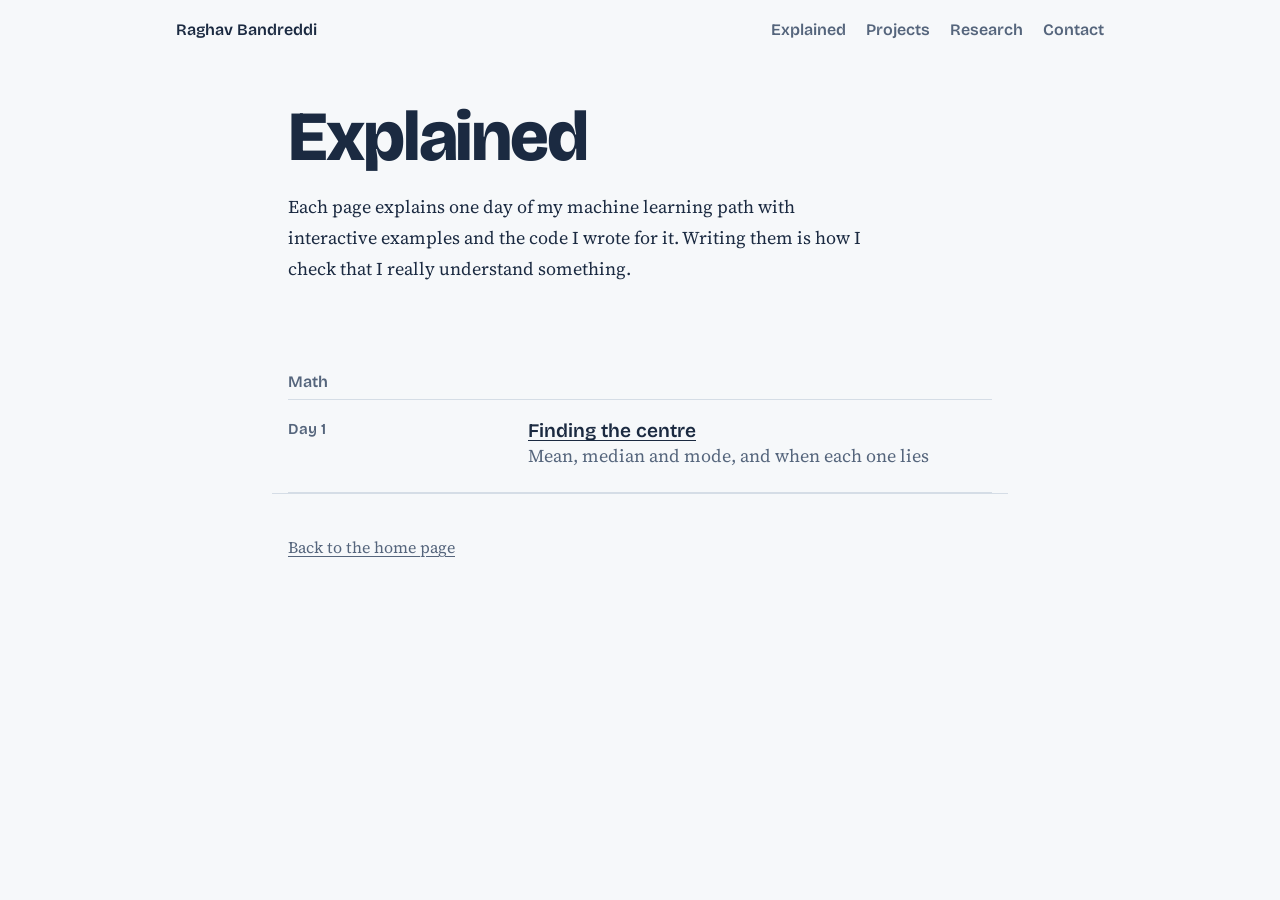
==== learn/index.html @ f2873c38 "New portfolio site" ====
<!doctype html>
<html lang="en">
<head>
<meta charset="utf-8">
<meta name="viewport" content="width=device-width, initial-scale=1">
<title>Explained</title>
<meta name="description" content="Interactive explanations of machine learning maths and code, written while learning ML from scratch.">
<link rel="preconnect" href="https://fonts.googleapis.com">
<link rel="preconnect" href="https://fonts.gstatic.com" crossorigin>
<link href="https://fonts.googleapis.com/css2?family=Bricolage+Grotesque:opsz,wght@12..96,400;12..96,600;12..96,800&family=Source+Serif+4:ital,opsz,wght@0,8..60,400;0,8..60,600;1,8..60,400&display=swap" rel="stylesheet">
<link rel="stylesheet" href="../assets/site.css">
<style>
.intro{padding:2.5rem 0 2rem}
.intro h1{font-size:clamp(2.6rem,8vw,4.4rem);font-weight:800;letter-spacing:-.03em;margin:0 0 1rem}
.phase-title{font:600 1rem var(--display);color:var(--soft);margin:2.5rem 0 .5rem}
.empty{color:var(--soft);font-style:italic}
</style>
</head>
<body>
<header class="wide bar">
  <a href="../">Raghav Bandreddi</a>
  <nav aria-label="Main">
    <a href="./" aria-current="page">Explained</a>
    <a href="../#projects">Projects</a>
    <a href="../#research">Research</a>
    <a href="../#contact">Contact</a>
  </nav>
</header>

<main class="wrap">
  <div class="intro">
    <h1>Explained</h1>
    <p>Each page explains one day of my machine learning path with interactive examples and the code I wrote for it. Writing them is how I check that I really understand something.</p>
  </div>
  <div id="list"></div>
</main>

<footer class="wrap"><p><a href="../">Back to the home page</a></p></footer>

<script src="../assets/data.js"></script>
<script>
(function () {
  const S = window.SITE;
  const esc = s => String(s).replace(/[&<>"]/g, c => ({"&":"&amp;","<":"&lt;",">":"&gt;",'"':"&quot;"}[c]));
  // hrefs in data.js are relative to the site root; this page sits one folder down
  const fix = h => /^https?:/.test(h) ? h : "../" + h;
  const html = S.phases.map(p => {
    const items = S.explainers.filter(e => e.day >= p.from && e.day <= p.to).sort((a, b) => a.day - b.day);
    if (!items.length) return "";
    return `<h2 class="phase-title">${esc(p.name)}</h2><ul class="rows">` +
      items.map(e => `<li><span class="meta">Day ${e.day}</span><div><h3><a href="${esc(fix(e.href))}">${esc(e.title)}</a></h3><p class="soft">${esc(e.about)}</p></div></li>`).join("") +
      `</ul>`;
  }).join("");
  document.getElementById("list").innerHTML = html || '<p class="empty">The first explanation is on its way.</p>';
})();
</script>
</body>
</html>
---- assets/site.css ----
:root{
  --paper:#F6F8FA; --panel:#FFFFFF; --ink:#1B2A41; --soft:#55657C; --rule:#D5DDE6;
  --accent:#0F7C80; --accent-soft:#D3EBEB; --done:#1B2A41; --todo-bg:#FFF4D6; --todo-ink:#7A5600;
  --display:"Bricolage Grotesque",system-ui,sans-serif;
  --body:"Source Serif 4",Georgia,serif;
}
@media (prefers-color-scheme:dark){
  :root{
    --paper:#111821; --panel:#18222E; --ink:#E6EDF5; --soft:#9FB0C4; --rule:#2C3A4B;
    --accent:#3CC2C6; --accent-soft:#16393D; --done:#C9D6E4; --todo-bg:#3A2F10; --todo-ink:#F0C866;
  }
}
*{box-sizing:border-box}
html{-webkit-text-size-adjust:100%}
body{margin:0;background:var(--paper);color:var(--ink);font:400 1.125rem/1.7 var(--body)}
a{color:inherit;text-underline-offset:3px;text-decoration-thickness:1px}
a:hover{color:var(--accent)}
:focus-visible{outline:3px solid var(--accent);outline-offset:2px;border-radius:4px}
.wrap{max-width:46rem;margin-left:auto;margin-right:auto;padding-left:1rem;padding-right:1rem}
.wide{max-width:60rem;margin-left:auto;margin-right:auto;padding-left:1rem;padding-right:1rem}
h1,h2,h3{font-family:var(--display);line-height:1.1;margin:0}
h2{font-size:clamp(1.6rem,4vw,2.1rem);font-weight:800;letter-spacing:-.01em;margin:0 0 1rem}
h3{font-size:1.2rem;font-weight:600}
p{margin:0 0 1rem;max-width:66ch}
.soft{color:var(--soft)}

/* top bar */
.bar{display:flex;justify-content:space-between;align-items:center;gap:1rem;padding-top:1.25rem;padding-bottom:1.25rem;font:600 1rem var(--display)}
.bar a{text-decoration:none}
.bar nav{display:flex;gap:1.25rem;flex-wrap:wrap}
.bar nav a{color:var(--soft)}
.bar nav a:hover{color:var(--accent)}

/* sections */
section{padding:3.5rem 0;border-top:1px solid var(--rule)}

/* placeholders you still need to fill in */
.todo{background:var(--todo-bg);color:var(--todo-ink);border-radius:4px;padding:0 .3em;font-style:normal}

/* buttons */
.actions{display:flex;flex-wrap:wrap;gap:.6rem;margin-top:1.5rem}
.btn{font:600 1rem var(--display);text-decoration:none;border:1.5px solid var(--rule);border-radius:999px;padding:.55rem 1.1rem;display:inline-block}
.btn:hover{border-color:var(--accent);color:var(--accent)}
.btn.primary{background:var(--ink);color:var(--paper);border-color:var(--ink)}
.btn.primary:hover{background:var(--accent);border-color:var(--accent);color:var(--paper)}

/* list rows (projects, explainers) */
.rows{list-style:none;margin:0;padding:0;border-top:1px solid var(--rule)}
.rows li{padding:1.25rem 0;border-bottom:1px solid var(--rule);display:grid;gap:.35rem}
@media (min-width:760px){.rows li{grid-template-columns:13rem 1fr;column-gap:2rem}}
.rows .meta{font:600 .95rem var(--display);color:var(--soft)}
.rows .links{display:flex;flex-wrap:wrap;gap:1rem;font:600 .95rem var(--display);margin-top:.25rem}
.rows p{margin:0}

footer{padding-top:2.5rem;padding-bottom:3rem;border-top:1px solid var(--rule);color:var(--soft);font-size:1rem}
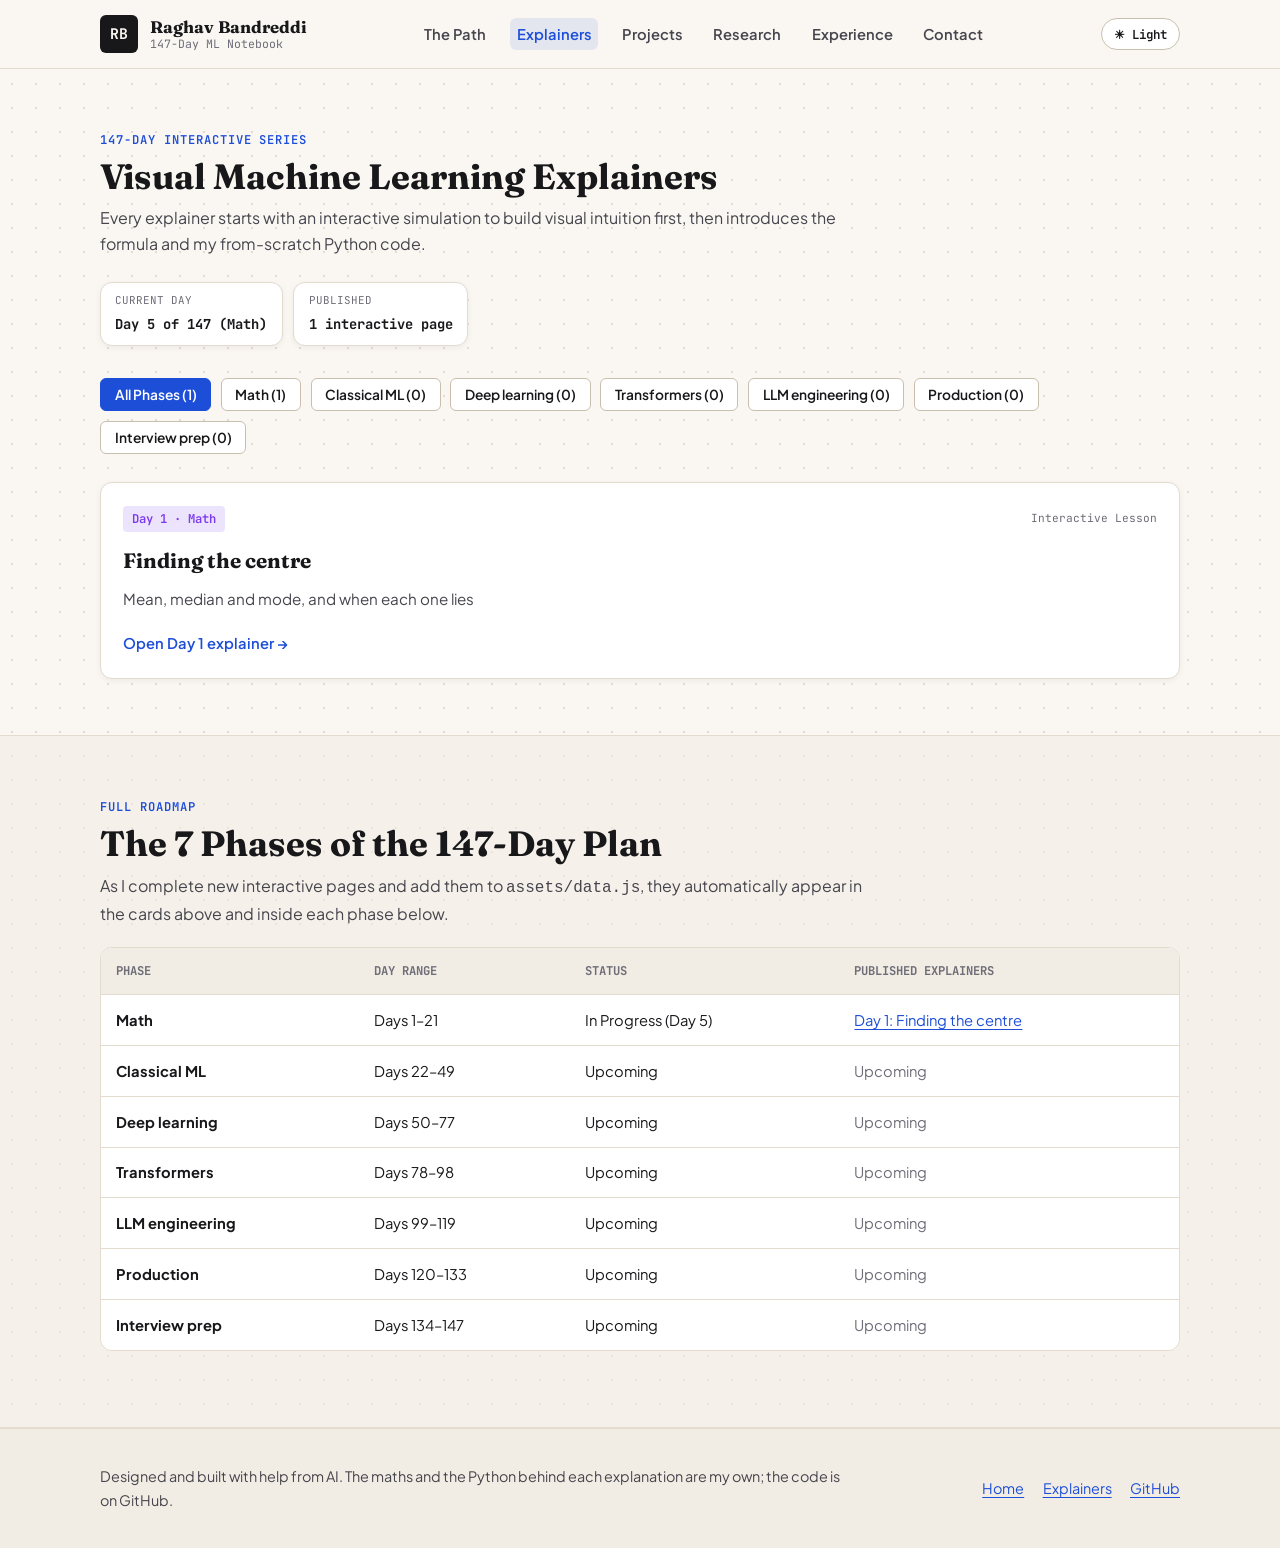
==== commit eaf96bea: "New portfolio site (Gemini design)" ====
--- a/learn/index.html
+++ b/learn/index.html
@@ -1,58 +1,362 @@
-<!doctype html>
-<html lang="en">
+<!DOCTYPE html>
+<html lang="en" data-theme="light">
 <head>
-<meta charset="utf-8">
-<meta name="viewport" content="width=device-width, initial-scale=1">
-<title>Explained</title>
-<meta name="description" content="Interactive explanations of machine learning maths and code, written while learning ML from scratch.">
-<link rel="preconnect" href="https://fonts.googleapis.com">
-<link rel="preconnect" href="https://fonts.gstatic.com" crossorigin>
-<link href="https://fonts.googleapis.com/css2?family=Bricolage+Grotesque:opsz,wght@12..96,400;12..96,600;12..96,800&family=Source+Serif+4:ital,opsz,wght@0,8..60,400;0,8..60,600;1,8..60,400&display=swap" rel="stylesheet">
-<link rel="stylesheet" href="../assets/site.css">
-<style>
-.intro{padding:2.5rem 0 2rem}
-.intro h1{font-size:clamp(2.6rem,8vw,4.4rem);font-weight:800;letter-spacing:-.03em;margin:0 0 1rem}
-.phase-title{font:600 1rem var(--display);color:var(--soft);margin:2.5rem 0 .5rem}
-.empty{color:var(--soft);font-style:italic}
-</style>
+  <meta charset="UTF-8" />
+  <meta name="viewport" content="width=device-width, initial-scale=1.0" />
+  <title>Interactive ML Explainers — Raghav Bandreddi</title>
+  <meta name="description" content="All interactive visual explanations from Raghav Bandreddi's 147-day first-principles machine learning path." />
+  <link rel="preconnect" href="https://fonts.googleapis.com" />
+  <link rel="preconnect" href="https://fonts.gstatic.com" crossorigin />
+  <link href="https://fonts.googleapis.com/css2?family=Fraunces:ital,opsz,wght@0,9..144,500;0,9..144,700;1,9..144,400&amp;family=JetBrains+Mono:wght@400;500;600&amp;family=Plus+Jakarta+Sans:wght@400;500;600;700&amp;display=swap" rel="stylesheet" />
+  <link rel="stylesheet" href="../assets/style.css" />
+  <script>
+    (function () {
+      try {
+        var saved = localStorage.getItem("raghav-theme");
+        var prefersDark = window.matchMedia && window.matchMedia("(prefers-color-scheme: dark)").matches;
+        var theme = saved || (prefersDark ? "dark" : "light");
+        document.documentElement.setAttribute("data-theme", theme);
+      } catch (e) {}
+    })();
+  </script>
 </head>
 <body>
-<header class="wide bar">
-  <a href="../">Raghav Bandreddi</a>
-  <nav aria-label="Main">
-    <a href="./" aria-current="page">Explained</a>
-    <a href="../#projects">Projects</a>
-    <a href="../#research">Research</a>
-    <a href="../#contact">Contact</a>
-  </nav>
-</header>
-
-<main class="wrap">
-  <div class="intro">
-    <h1>Explained</h1>
-    <p>Each page explains one day of my machine learning path with interactive examples and the code I wrote for it. Writing them is how I check that I really understand something.</p>
-  </div>
-  <div id="list"></div>
-</main>
-
-<footer class="wrap"><p><a href="../">Back to the home page</a></p></footer>
-
-<script src="../assets/data.js"></script>
-<script>
-(function () {
-  const S = window.SITE;
-  const esc = s => String(s).replace(/[&<>"]/g, c => ({"&":"&amp;","<":"&lt;",">":"&gt;",'"':"&quot;"}[c]));
-  // hrefs in data.js are relative to the site root; this page sits one folder down
-  const fix = h => /^https?:/.test(h) ? h : "../" + h;
-  const html = S.phases.map(p => {
-    const items = S.explainers.filter(e => e.day >= p.from && e.day <= p.to).sort((a, b) => a.day - b.day);
-    if (!items.length) return "";
-    return `<h2 class="phase-title">${esc(p.name)}</h2><ul class="rows">` +
-      items.map(e => `<li><span class="meta">Day ${e.day}</span><div><h3><a href="${esc(fix(e.href))}">${esc(e.title)}</a></h3><p class="soft">${esc(e.about)}</p></div></li>`).join("") +
-      `</ul>`;
-  }).join("");
-  document.getElementById("list").innerHTML = html || '<p class="empty">The first explanation is on its way.</p>';
-})();
-</script>
+  <a class="skip-link" href="#main-content">Skip to main content</a>
+
+  <header class="site-header">
+    <div class="container header-inner">
+      <a href="../index.html" class="brand" aria-label="Raghav Bandreddi home">
+        <span class="brand-mark" aria-hidden="true">RB</span>
+        <span class="brand-text">
+          <span class="brand-name">Raghav Bandreddi</span>
+          <span class="brand-sub">147-Day ML Notebook</span>
+        </span>
+      </a>
+
+      <nav class="site-nav" aria-label="Primary navigation">
+        <a href="../index.html#the-path">The Path</a>
+        <a href="index.html" aria-current="page">Explainers</a>
+        <a href="../index.html#projects">Projects</a>
+        <a href="../index.html#research">Research</a>
+        <a href="../index.html#experience">Experience</a>
+        <a href="../index.html#contact">Contact</a>
+      </nav>
+
+      <div class="header-actions">
+        <button type="button" id="theme-toggle" class="theme-toggle" aria-label="Toggle dark mode">
+          <span class="theme-icon theme-icon-sun" aria-hidden="true">☀</span>
+          <span class="theme-icon theme-icon-moon" aria-hidden="true">☾</span>
+          <span class="theme-label" id="theme-label">Theme</span>
+        </button>
+      </div>
+    </div>
+  </header>
+
+  <main id="main-content">
+    <section class="section">
+      <div class="container">
+        <div class="section-header-row">
+          <div>
+            <span class="section-kicker">147-Day Interactive Series</span>
+            <h1 class="section-title">Visual Machine Learning Explainers</h1>
+            <p class="section-subtitle">
+              Every explainer starts with an interactive simulation to build visual intuition first, then introduces the formula and my from-scratch Python code.
+            </p>
+          </div>
+          <div id="learn-summary-badge" class="path-live-stats"></div>
+        </div>
+
+        <!-- Phase Filter Bar -->
+        <div id="phase-filter-bar" class="stage-controls" role="group" aria-label="Filter explainers by phase" style="margin-bottom: 1.75rem;">
+          <!-- Populated from window.SITE.phases -->
+        </div>
+
+        <!-- All Explainers List -->
+        <div id="all-explainers-list" class="explainers-grid">
+          <!-- Populated from window.SITE.explainers -->
+        </div>
+      </div>
+    </section>
+
+    <!-- Curriculum Overview Table -->
+    <section class="section section-alt">
+      <div class="container">
+        <span class="section-kicker">Full Roadmap</span>
+        <h2 class="section-title">The 7 Phases of the 147-Day Plan</h2>
+        <p class="section-subtitle">
+          As I complete new interactive pages and add them to <code>assets/data.js</code>, they automatically appear in the cards above and inside each phase below.
+        </p>
+
+        <div class="table-scroll">
+          <table class="data-table">
+            <thead>
+              <tr>
+                <th>Phase</th>
+                <th>Day Range</th>
+                <th>Status</th>
+                <th>Published Explainers</th>
+              </tr>
+            </thead>
+            <tbody id="phases-roadmap-tbody">
+              <!-- Populated from window.SITE -->
+            </tbody>
+          </table>
+        </div>
+      </div>
+    </section>
+  </main>
+
+  <footer class="site-footer">
+    <div class="container footer-inner">
+      <p class="footer-honesty">
+        Designed and built with help from AI. The maths and the Python behind each explanation are my own; the code is on GitHub.
+      </p>
+      <div class="footer-links">
+        <a href="../index.html">Home</a>
+        <a href="index.html">Explainers</a>
+        <a href="https://github.com/RaGHaV-186" target="_blank" rel="noopener noreferrer">GitHub</a>
+      </div>
+    </div>
+  </footer>
+
+  <script src="../assets/data.js"></script>
+  <script>
+    (function () {
+      "use strict";
+
+      // Theme toggle
+      var toggleBtn = document.getElementById("theme-toggle");
+      var themeLabel = document.getElementById("theme-label");
+
+      function updateThemeButton(theme) {
+        if (themeLabel) themeLabel.textContent = theme === "dark" ? "Dark" : "Light";
+      }
+
+      updateThemeButton(document.documentElement.getAttribute("data-theme") || "light");
+
+      if (toggleBtn) {
+        toggleBtn.addEventListener("click", function () {
+          var now = document.documentElement.getAttribute("data-theme") === "dark" ? "light" : "dark";
+          document.documentElement.setAttribute("data-theme", now);
+          try {
+            localStorage.setItem("raghav-theme", now);
+          } catch (e) {}
+          updateThemeButton(now);
+        });
+      }
+
+      var site = window.SITE;
+      if (!site) return;
+
+      // Relative path fixer so links in data.js like "learn/day01-..." work from inside /learn/
+      function resolveFromLearnDir(href) {
+        if (!href) return "#";
+        if (href.indexOf("http://") === 0 || href.indexOf("https://") === 0) return href;
+        if (href.indexOf("learn/") === 0) {
+          return href.slice("learn/".length);
+        }
+        if (href.indexOf("./learn/") === 0) {
+          return href.slice("./learn/".length);
+        }
+        return "../" + href;
+      }
+
+      function escapeHtml(str) {
+        return String(str)
+          .replace(/&/g, "&amp;")
+          .replace(/</g, "&lt;")
+          .replace(/>/g, "&gt;")
+          .replace(/"/g, "&quot;");
+      }
+
+      function getPhaseForDay(day) {
+        return (
+          (site.phases || []).find(function (p) {
+            return day >= p.from && day <= p.to;
+          }) || { name: "ML Path", from: 1, to: 147 }
+        );
+      }
+
+      var summaryBadge = document.getElementById("learn-summary-badge");
+      if (summaryBadge) {
+        var currentPhase = getPhaseForDay(site.currentDay);
+        summaryBadge.innerHTML =
+          '<div class="stat-pill">' +
+          '<span class="stat-pill-label">Current Day</span>' +
+          '<strong class="stat-pill-value">Day ' +
+          escapeHtml(site.currentDay) +
+          " of " +
+          escapeHtml(site.totalDays) +
+          " (" +
+          escapeHtml(currentPhase.name) +
+          ")</strong>" +
+          "</div>" +
+          '<div class="stat-pill">' +
+          '<span class="stat-pill-label">Published</span>' +
+          '<strong class="stat-pill-value">' +
+          escapeHtml((site.explainers || []).length) +
+          " interactive " +
+          ((site.explainers || []).length === 1 ? "page" : "pages") +
+          "</strong>" +
+          "</div>";
+      }
+
+      var activeFilter = "ALL";
+      var filterBar = document.getElementById("phase-filter-bar");
+      var listContainer = document.getElementById("all-explainers-list");
+
+      function renderExplainers() {
+        if (!listContainer) return;
+        var items = (site.explainers || []).slice().sort(function (a, b) {
+          return a.day - b.day;
+        });
+
+        var filtered = items.filter(function (item) {
+          if (activeFilter === "ALL") return true;
+          var p = getPhaseForDay(item.day);
+          return p.name === activeFilter;
+        });
+
+        if (filtered.length === 0) {
+          listContainer.innerHTML =
+            '<div class="interactive-stage" style="grid-column: 1 / -1; text-align: center;">' +
+            "<p>No explainers published in the <strong>" +
+            escapeHtml(activeFilter) +
+            "</strong> phase yet — currently on Day " +
+            escapeHtml(site.currentDay) +
+            " of " +
+            escapeHtml(site.totalDays) +
+            ".</p>" +
+            "</div>";
+          return;
+        }
+
+        listContainer.innerHTML = filtered
+          .map(function (item) {
+            var phase = getPhaseForDay(item.day);
+            var resolvedHref = resolveFromLearnDir(item.href);
+            return (
+              '<article class="explainer-card">' +
+              '<div class="explainer-card-top">' +
+              '<span class="explainer-day-pill">Day ' +
+              escapeHtml(item.day) +
+              " · " +
+              escapeHtml(phase.name) +
+              "</span>" +
+              '<span class="explainer-interactive-badge">Interactive Lesson</span>' +
+              "</div>" +
+              '<h2 class="explainer-card-title"><a href="' +
+              escapeHtml(resolvedHref) +
+              '">' +
+              escapeHtml(item.title) +
+              "</a></h2>" +
+              '<p class="explainer-card-desc">' +
+              escapeHtml(item.about) +
+              "</p>" +
+              '<div class="explainer-card-footer">' +
+              '<a class="explainer-read-link" href="' +
+              escapeHtml(resolvedHref) +
+              '">Open Day ' +
+              escapeHtml(item.day) +
+              ' explainer <span aria-hidden="true">→</span></a>' +
+              "</div>" +
+              "</article>"
+            );
+          })
+          .join("");
+      }
+
+      if (filterBar && site.phases) {
+        var allBtn = document.createElement("button");
+        allBtn.type = "button";
+        allBtn.className = "predict-btn selected";
+        allBtn.textContent = "All Phases (" + (site.explainers || []).length + ")";
+        allBtn.addEventListener("click", function () {
+          activeFilter = "ALL";
+          Array.prototype.forEach.call(filterBar.querySelectorAll("button"), function (b) {
+            b.classList.remove("selected");
+          });
+          allBtn.classList.add("selected");
+          renderExplainers();
+        });
+        filterBar.appendChild(allBtn);
+
+        site.phases.forEach(function (phase) {
+          var count = (site.explainers || []).filter(function (e) {
+            return e.day >= phase.from && e.day <= phase.to;
+          }).length;
+          var btn = document.createElement("button");
+          btn.type = "button";
+          btn.className = "predict-btn";
+          btn.textContent = phase.name + " (" + count + ")";
+          btn.addEventListener("click", function () {
+            activeFilter = phase.name;
+            Array.prototype.forEach.call(filterBar.querySelectorAll("button"), function (b) {
+              b.classList.remove("selected");
+            });
+            btn.classList.add("selected");
+            renderExplainers();
+          });
+          filterBar.appendChild(btn);
+        });
+      }
+
+      renderExplainers();
+
+      // Render curriculum overview table
+      var tbody = document.getElementById("phases-roadmap-tbody");
+      if (tbody && site.phases) {
+        tbody.innerHTML = site.phases
+          .map(function (phase) {
+            var phaseExplainers = (site.explainers || []).filter(function (e) {
+              return e.day >= phase.from && e.day <= phase.to;
+            });
+            var status =
+              site.currentDay > phase.to
+                ? "Completed"
+                : site.currentDay >= phase.from
+                ? "In Progress (Day " + site.currentDay + ")"
+                : "Upcoming";
+
+            var linksHtml =
+              phaseExplainers.length > 0
+                ? phaseExplainers
+                    .map(function (e) {
+                      return (
+                        '<a href="' +
+                        escapeHtml(resolveFromLearnDir(e.href)) +
+                        '">Day ' +
+                        escapeHtml(e.day) +
+                        ": " +
+                        escapeHtml(e.title) +
+                        "</a>"
+                      );
+                    })
+                    .join(", ")
+                : '<span style="color: var(--text-muted);">Upcoming</span>';
+
+            return (
+              "<tr>" +
+              "<td><strong>" +
+              escapeHtml(phase.name) +
+              "</strong></td>" +
+              "<td>Days " +
+              escapeHtml(phase.from) +
+              "–" +
+              escapeHtml(phase.to) +
+              "</td>" +
+              "<td>" +
+              escapeHtml(status) +
+              "</td>" +
+              "<td>" +
+              linksHtml +
+              "</td>" +
+              "</tr>"
+            );
+          })
+          .join("");
+      }
+    })();
+  </script>
 </body>
 </html>
--- a/assets/style.css
+++ b/assets/style.css
@@ -0,0 +1,1514 @@
+/* ==========================================================================
+   Raghav Bandreddi — Personal Portfolio & Interactive ML Explainer Studio
+   Shared Stylesheet (assets/style.css)
+   ========================================================================== */
+
+:root {
+  /* Light Theme — Warm Tactile Mathematical Notebook */
+  --bg-primary: #faf7f2;
+  --bg-secondary: #f2ede4;
+  --bg-surface: #ffffff;
+  --bg-elevated: #fcfaf7;
+  --bg-code: #18181b;
+
+  --text-primary: #18181b;
+  --text-secondary: #46454d;
+  --text-muted: #6e6d78;
+  --text-on-dark: #f4f4f6;
+
+  --border-subtle: #e2dbce;
+  --border-strong: #c9bfae;
+
+  --accent-primary: #1d4ed8;
+  --accent-primary-hover: #1e40af;
+  --accent-soft: rgba(29, 78, 216, 0.1);
+
+  /* Fixed Concept Colors Across ALL Pages (Never change these roles) */
+  --color-mean: #e05a47;
+  --color-mean-soft: rgba(224, 90, 71, 0.14);
+  --color-median: #0d9488;
+  --color-median-soft: rgba(13, 148, 136, 0.14);
+  --color-mode: #7c3aed;
+  --color-mode-soft: rgba(124, 58, 237, 0.14);
+
+  /* Placeholder Highlight Tokens */
+  --todo-bg: #fef3c7;
+  --todo-border: #d97706;
+  --todo-text: #92400e;
+
+  /* Status & Feedback */
+  --status-green: #15803d;
+  --status-green-soft: rgba(21, 128, 61, 0.14);
+
+  /* Shadows & Radius */
+  --shadow-sm: 0 2px 6px rgba(24, 24, 27, 0.05);
+  --shadow-md: 0 10px 28px -6px rgba(24, 24, 27, 0.08);
+  --radius-sm: 6px;
+  --radius-md: 12px;
+  --radius-lg: 18px;
+
+  /* Typography */
+  --font-serif: "Fraunces", Georgia, serif;
+  --font-sans: "Plus Jakarta Sans", -apple-system, BlinkMacSystemFont, "Segoe UI", Roboto, sans-serif;
+  --font-mono: "JetBrains Mono", ui-monospace, SFMono-Regular, Menlo, Consolas, monospace;
+
+  /* Motion */
+  --ease-out: cubic-bezier(0.22, 1, 0.36, 1);
+  --transition-speed: 240ms;
+}
+
+html[data-theme="dark"] {
+  --bg-primary: #0d1117;
+  --bg-secondary: #141a23;
+  --bg-surface: #18202c;
+  --bg-elevated: #1e2837;
+  --bg-code: #090c10;
+
+  --text-primary: #ecf0f6;
+  --text-secondary: #b6c0d0;
+  --text-muted: #8492a6;
+
+  --border-subtle: #283446;
+  --border-strong: #3b4b63;
+
+  --accent-primary: #60a5fa;
+  --accent-primary-hover: #93c5fd;
+  --accent-soft: rgba(96, 165, 250, 0.15);
+
+  /* Fixed Concept Colors — tuned for high contrast on dark surfaces */
+  --color-mean: #f87171;
+  --color-mean-soft: rgba(248, 113, 113, 0.18);
+  --color-median: #2dd4bf;
+  --color-median-soft: rgba(45, 212, 191, 0.18);
+  --color-mode: #a78bfa;
+  --color-mode-soft: rgba(167, 139, 250, 0.18);
+
+  --todo-bg: rgba(245, 158, 11, 0.2);
+  --todo-border: #f59e0b;
+  --todo-text: #fde68a;
+
+  --status-green: #4ade80;
+  --status-green-soft: rgba(74, 222, 128, 0.16);
+
+  --shadow-sm: 0 2px 8px rgba(0, 0, 0, 0.35);
+  --shadow-md: 0 14px 34px -6px rgba(0, 0, 0, 0.5);
+}
+
+@media (prefers-reduced-motion: reduce) {
+  :root {
+    --transition-speed: 0ms;
+  }
+  *,
+  *::before,
+  *::after {
+    animation-duration: 0.01ms !important;
+    animation-iteration-count: 1 !important;
+    transition-duration: 0.01ms !important;
+    scroll-behavior: auto !important;
+  }
+}
+
+/* ==========================================================================
+   Base Reset & Accessibility
+   ========================================================================== */
+*,
+*::before,
+*::after {
+  box-sizing: border-box;
+}
+
+html {
+  scroll-behavior: smooth;
+  overflow-x: hidden;
+}
+
+body {
+  margin: 0;
+  padding: 0;
+  background-color: var(--bg-primary);
+  background-image: radial-gradient(var(--border-subtle) 1px, transparent 1px);
+  background-size: 24px 24px;
+  color: var(--text-primary);
+  font-family: var(--font-sans);
+  font-size: 1rem;
+  line-height: 1.65;
+  overflow-x: hidden;
+  -webkit-font-smoothing: antialiased;
+}
+
+img,
+svg {
+  max-width: 100%;
+  height: auto;
+  display: block;
+}
+
+a {
+  color: var(--accent-primary);
+  text-decoration: underline;
+  text-underline-offset: 3px;
+  transition: color var(--transition-speed) var(--ease-out);
+}
+
+a:hover {
+  color: var(--accent-primary-hover);
+}
+
+:focus-visible {
+  outline: 3px solid var(--accent-primary);
+  outline-offset: 3px;
+  border-radius: 4px;
+}
+
+.skip-link {
+  position: absolute;
+  top: -100px;
+  left: 1rem;
+  z-index: 999;
+  padding: 0.65rem 1.1rem;
+  background: var(--bg-surface);
+  color: var(--text-primary);
+  border: 2px solid var(--accent-primary);
+  border-radius: var(--radius-sm);
+  font-weight: 600;
+}
+
+.skip-link:focus {
+  top: 0.75rem;
+}
+
+/* Highlighted [square bracket] placeholders */
+.todo-placeholder {
+  display: inline-block;
+  padding: 0.08rem 0.45rem;
+  background: var(--todo-bg);
+  color: var(--todo-text);
+  border: 1.5px dashed var(--todo-border);
+  border-radius: 4px;
+  font-family: var(--font-mono);
+  font-size: 0.85em;
+  font-weight: 600;
+  line-height: 1.35;
+}
+
+/* ==========================================================================
+   Layout & Header
+   ========================================================================== */
+.container {
+  width: 100%;
+  max-width: 1120px;
+  margin: 0 auto;
+  padding: 0 1.25rem;
+}
+
+.container-narrow {
+  width: 100%;
+  max-width: 880px;
+  margin: 0 auto;
+  padding: 0 1.25rem;
+}
+
+.site-header {
+  position: sticky;
+  top: 0;
+  z-index: 100;
+  background: color-mix(in srgb, var(--bg-primary) 90%, transparent);
+  backdrop-filter: blur(10px);
+  border-bottom: 1px solid var(--border-subtle);
+}
+
+.header-inner {
+  display: flex;
+  align-items: center;
+  justify-content: space-between;
+  gap: 1rem;
+  min-height: 4.25rem;
+  padding-top: 0.5rem;
+  padding-bottom: 0.5rem;
+  flex-wrap: wrap;
+}
+
+.brand {
+  display: inline-flex;
+  align-items: center;
+  gap: 0.75rem;
+  text-decoration: none;
+  color: var(--text-primary);
+}
+
+.brand-mark {
+  display: inline-flex;
+  align-items: center;
+  justify-content: center;
+  width: 2.35rem;
+  height: 2.35rem;
+  border-radius: var(--radius-sm);
+  background: var(--text-primary);
+  color: var(--bg-primary);
+  font-family: var(--font-mono);
+  font-weight: 700;
+  font-size: 0.92rem;
+  letter-spacing: -0.03em;
+}
+
+.brand-text {
+  display: flex;
+  flex-direction: column;
+  line-height: 1.2;
+}
+
+.brand-name {
+  font-family: var(--font-serif);
+  font-weight: 700;
+  font-size: 1.05rem;
+  color: var(--text-primary);
+}
+
+.brand-sub {
+  font-family: var(--font-mono);
+  font-size: 0.72rem;
+  color: var(--text-muted);
+}
+
+.site-nav {
+  display: flex;
+  align-items: center;
+  gap: 1.1rem;
+  flex-wrap: wrap;
+}
+
+.site-nav a {
+  text-decoration: none;
+  color: var(--text-secondary);
+  font-size: 0.92rem;
+  font-weight: 600;
+  padding: 0.25rem 0.4rem;
+  border-radius: var(--radius-sm);
+}
+
+.site-nav a:hover,
+.site-nav a[aria-current="page"] {
+  color: var(--accent-primary);
+  background: var(--accent-soft);
+}
+
+.theme-toggle {
+  display: inline-flex;
+  align-items: center;
+  gap: 0.45rem;
+  padding: 0.42rem 0.75rem;
+  border-radius: 999px;
+  border: 1px solid var(--border-strong);
+  background: var(--bg-surface);
+  color: var(--text-primary);
+  font-family: var(--font-mono);
+  font-size: 0.78rem;
+  font-weight: 600;
+  cursor: pointer;
+}
+
+.theme-toggle:hover {
+  border-color: var(--accent-primary);
+}
+
+html[data-theme="light"] .theme-icon-moon {
+  display: none;
+}
+
+html[data-theme="dark"] .theme-icon-sun {
+  display: none;
+}
+
+/* ==========================================================================
+   Buttons & Badges
+   ========================================================================== */
+.btn {
+  display: inline-flex;
+  align-items: center;
+  justify-content: center;
+  gap: 0.45rem;
+  padding: 0.62rem 1.05rem;
+  border-radius: var(--radius-sm);
+  font-family: var(--font-sans);
+  font-size: 0.92rem;
+  font-weight: 600;
+  text-decoration: none;
+  cursor: pointer;
+  border: 1px solid transparent;
+  transition: transform var(--transition-speed) var(--ease-out),
+    background-color var(--transition-speed) var(--ease-out),
+    border-color var(--transition-speed) var(--ease-out);
+}
+
+.btn:active {
+  transform: translateY(1px);
+}
+
+.btn-primary {
+  background: var(--text-primary);
+  color: var(--bg-primary);
+}
+
+.btn-primary:hover {
+  color: var(--bg-primary);
+  opacity: 0.9;
+}
+
+.btn-secondary {
+  background: var(--bg-surface);
+  color: var(--text-primary);
+  border-color: var(--border-strong);
+}
+
+.btn-secondary:hover {
+  border-color: var(--accent-primary);
+  color: var(--accent-primary);
+}
+
+.btn-placeholder {
+  background: var(--bg-surface);
+  color: var(--text-secondary);
+  border: 1px dashed var(--todo-border);
+  cursor: default;
+}
+
+.btn-full {
+  width: 100%;
+}
+
+/* ==========================================================================
+   Hero Section
+   ========================================================================== */
+.hero-section {
+  padding: 3.5rem 0 2.75rem;
+  border-bottom: 1px solid var(--border-subtle);
+}
+
+.hero-grid {
+  display: grid;
+  grid-template-columns: 1.35fr 0.95fr;
+  gap: 2.25rem;
+  align-items: start;
+}
+
+.status-pill {
+  display: inline-flex;
+  align-items: center;
+  gap: 0.55rem;
+  padding: 0.35rem 0.8rem;
+  background: var(--status-green-soft);
+  color: var(--status-green);
+  border: 1px solid color-mix(in srgb, var(--status-green) 35%, transparent);
+  border-radius: 999px;
+  font-size: 0.84rem;
+  font-weight: 600;
+  margin-bottom: 1rem;
+}
+
+.status-dot {
+  width: 0.55rem;
+  height: 0.55rem;
+  border-radius: 50%;
+  background: var(--status-green);
+  box-shadow: 0 0 0 4px var(--status-green-soft);
+}
+
+.hero-title {
+  margin: 0 0 0.85rem;
+  font-family: var(--font-serif);
+  font-size: clamp(2.1rem, 4.5vw, 3.25rem);
+  line-height: 1.1;
+  letter-spacing: -0.02em;
+}
+
+.hero-lead {
+  margin: 0 0 1.5rem;
+  font-size: clamp(1.05rem, 1.8vw, 1.22rem);
+  color: var(--text-secondary);
+  max-width: 62ch;
+}
+
+.hero-meta-cards {
+  display: grid;
+  grid-template-columns: 1.4fr 0.8fr;
+  gap: 0.85rem;
+  margin-bottom: 1.5rem;
+}
+
+.meta-card {
+  padding: 0.85rem 1rem;
+  background: var(--bg-surface);
+  border: 1px solid var(--border-subtle);
+  border-radius: var(--radius-md);
+  box-shadow: var(--shadow-sm);
+}
+
+.meta-label {
+  display: block;
+  font-family: var(--font-mono);
+  font-size: 0.72rem;
+  text-transform: uppercase;
+  letter-spacing: 0.06em;
+  color: var(--text-muted);
+  margin-bottom: 0.25rem;
+}
+
+.meta-value {
+  margin: 0;
+  font-size: 0.9rem;
+  color: var(--text-primary);
+}
+
+.hero-actions {
+  display: flex;
+  flex-wrap: wrap;
+  gap: 0.65rem;
+}
+
+.hero-featured-card {
+  padding: 1.35rem;
+  background: var(--bg-surface);
+  border: 1.5px solid var(--border-strong);
+  border-radius: var(--radius-lg);
+  box-shadow: var(--shadow-md);
+}
+
+.featured-card-top {
+  display: flex;
+  align-items: center;
+  justify-content: space-between;
+  gap: 0.5rem;
+  margin-bottom: 0.9rem;
+  flex-wrap: wrap;
+}
+
+.eyebrow-tag {
+  font-family: var(--font-mono);
+  font-size: 0.75rem;
+  font-weight: 600;
+  text-transform: uppercase;
+  letter-spacing: 0.05em;
+  color: var(--text-muted);
+}
+
+.day-counter-badge {
+  padding: 0.22rem 0.65rem;
+  border-radius: 999px;
+  background: var(--accent-soft);
+  color: var(--accent-primary);
+  font-family: var(--font-mono);
+  font-size: 0.76rem;
+  font-weight: 600;
+}
+
+.mini-concept-preview {
+  background: var(--bg-secondary);
+  border: 1px solid var(--border-subtle);
+  border-radius: var(--radius-md);
+  padding: 0.5rem;
+  margin-bottom: 1rem;
+}
+
+.featured-explainer-meta {
+  font-family: var(--font-mono);
+  font-size: 0.76rem;
+  color: var(--color-mean);
+  font-weight: 600;
+  margin-bottom: 0.25rem;
+}
+
+.featured-explainer-title {
+  margin: 0 0 0.35rem;
+  font-family: var(--font-serif);
+  font-size: 1.35rem;
+}
+
+.featured-explainer-about {
+  margin: 0 0 1rem;
+  font-size: 0.92rem;
+  color: var(--text-secondary);
+}
+
+/* ==========================================================================
+   Sections & Typography
+   ========================================================================== */
+.section {
+  padding: 3.5rem 0;
+  border-bottom: 1px solid var(--border-subtle);
+}
+
+.section-alt {
+  background: color-mix(in srgb, var(--bg-secondary) 55%, transparent);
+}
+
+.section-header-row {
+  display: flex;
+  align-items: flex-end;
+  justify-content: space-between;
+  gap: 1.5rem;
+  margin-bottom: 2rem;
+  flex-wrap: wrap;
+}
+
+.section-kicker {
+  display: inline-block;
+  font-family: var(--font-mono);
+  font-size: 0.76rem;
+  font-weight: 600;
+  text-transform: uppercase;
+  letter-spacing: 0.08em;
+  color: var(--accent-primary);
+  margin-bottom: 0.35rem;
+}
+
+.section-title {
+  margin: 0 0 0.45rem;
+  font-family: var(--font-serif);
+  font-size: clamp(1.65rem, 3vw, 2.2rem);
+  line-height: 1.2;
+}
+
+.section-subtitle {
+  margin: 0;
+  color: var(--text-secondary);
+  max-width: 65ch;
+}
+
+/* ==========================================================================
+   Signature 147-Day Path Visual
+   ========================================================================== */
+.path-live-stats {
+  display: flex;
+  flex-wrap: wrap;
+  gap: 0.65rem;
+}
+
+.stat-pill {
+  padding: 0.55rem 0.9rem;
+  background: var(--bg-surface);
+  border: 1px solid var(--border-subtle);
+  border-radius: var(--radius-md);
+  box-shadow: var(--shadow-sm);
+}
+
+.stat-pill-label {
+  display: block;
+  font-family: var(--font-mono);
+  font-size: 0.68rem;
+  text-transform: uppercase;
+  color: var(--text-muted);
+}
+
+.stat-pill-value {
+  font-family: var(--font-mono);
+  font-size: 0.86rem;
+  color: var(--text-primary);
+}
+
+.path-legend {
+  display: flex;
+  flex-wrap: wrap;
+  gap: 1.15rem;
+  margin-bottom: 1rem;
+  font-size: 0.85rem;
+  color: var(--text-secondary);
+}
+
+.legend-item {
+  display: inline-flex;
+  align-items: center;
+  gap: 0.45rem;
+}
+
+.legend-swatch {
+  display: inline-flex;
+  align-items: center;
+  justify-content: center;
+  width: 1.2rem;
+  height: 1.2rem;
+  border-radius: 4px;
+  font-size: 0.7rem;
+  font-weight: 700;
+}
+
+.swatch-done {
+  background: var(--color-median);
+}
+
+.swatch-today {
+  background: var(--color-mean);
+  box-shadow: 0 0 0 3px var(--color-mean-soft);
+}
+
+.swatch-explainer {
+  background: var(--color-mode);
+  color: #ffffff;
+}
+
+.swatch-upcoming {
+  background: var(--bg-surface);
+  border: 1px solid var(--border-strong);
+}
+
+.path-inspector {
+  display: flex;
+  align-items: center;
+  gap: 0.85rem;
+  flex-wrap: wrap;
+  padding: 0.75rem 1rem;
+  margin-bottom: 1.4rem;
+  background: var(--bg-surface);
+  border: 1px solid var(--border-strong);
+  border-left: 4px solid var(--accent-primary);
+  border-radius: var(--radius-md);
+  font-size: 0.9rem;
+}
+
+.inspector-badge {
+  padding: 0.2rem 0.6rem;
+  border-radius: 4px;
+  background: var(--bg-secondary);
+  font-family: var(--font-mono);
+  font-size: 0.78rem;
+  font-weight: 600;
+}
+
+.path-phases-grid {
+  display: grid;
+  grid-template-columns: repeat(auto-fit, minmax(290px, 1fr));
+  gap: 1rem;
+}
+
+.phase-card {
+  padding: 1.1rem;
+  background: var(--bg-surface);
+  border: 1px solid var(--border-subtle);
+  border-radius: var(--radius-md);
+  box-shadow: var(--shadow-sm);
+}
+
+.phase-card-current {
+  border: 2px solid var(--accent-primary);
+  box-shadow: var(--shadow-md);
+}
+
+.phase-card-header {
+  display: flex;
+  align-items: flex-start;
+  justify-content: space-between;
+  gap: 0.5rem;
+  margin-bottom: 0.85rem;
+}
+
+.phase-index {
+  display: block;
+  font-family: var(--font-mono);
+  font-size: 0.72rem;
+  color: var(--text-muted);
+}
+
+.phase-name {
+  margin: 0.1rem 0 0;
+  font-family: var(--font-serif);
+  font-size: 1.12rem;
+  display: flex;
+  align-items: center;
+  gap: 0.45rem;
+  flex-wrap: wrap;
+}
+
+.phase-active-tag {
+  font-family: var(--font-mono);
+  font-size: 0.66rem;
+  padding: 0.12rem 0.45rem;
+  border-radius: 999px;
+  background: var(--accent-soft);
+  color: var(--accent-primary);
+}
+
+.phase-count {
+  font-family: var(--font-mono);
+  font-size: 0.75rem;
+  color: var(--text-muted);
+  white-space: nowrap;
+}
+
+.phase-days-grid {
+  display: grid;
+  grid-template-columns: repeat(7, minmax(0, 1fr));
+  gap: 0.36rem;
+}
+
+.day-node {
+  position: relative;
+  display: inline-flex;
+  align-items: center;
+  justify-content: center;
+  height: 2.15rem;
+  padding: 0;
+  border-radius: 6px;
+  font-family: var(--font-mono);
+  font-size: 0.73rem;
+  font-weight: 600;
+  text-decoration: none;
+  cursor: pointer;
+  border: 1px solid var(--border-subtle);
+  background: var(--bg-elevated);
+  color: var(--text-muted);
+  transition: transform 150ms var(--ease-out), border-color 150ms var(--ease-out);
+}
+
+.day-node:hover,
+.day-node:focus-visible {
+  transform: translateY(-2px);
+  border-color: var(--text-primary);
+  z-index: 2;
+}
+
+.day-done {
+  background: var(--color-median-soft);
+  border-color: var(--color-median);
+  color: var(--text-primary);
+}
+
+.day-today {
+  background: var(--color-mean);
+  border-color: var(--color-mean);
+  color: #ffffff;
+  font-weight: 700;
+  box-shadow: 0 0 0 3px var(--color-mean-soft);
+}
+
+.day-has-explainer {
+  background: var(--color-mode);
+  border-color: var(--color-mode);
+  color: #ffffff !important;
+  font-weight: 700;
+  box-shadow: 0 3px 10px var(--color-mode-soft);
+}
+
+.day-star {
+  position: absolute;
+  top: 1px;
+  right: 3px;
+  font-size: 0.55rem;
+  line-height: 1;
+}
+
+/* ==========================================================================
+   Explainers & Projects Cards
+   ========================================================================== */
+.explainers-grid,
+.projects-grid {
+  display: grid;
+  grid-template-columns: repeat(auto-fit, minmax(290px, 1fr));
+  gap: 1.25rem;
+}
+
+.explainer-card,
+.project-card {
+  display: flex;
+  flex-direction: column;
+  justify-content: space-between;
+  padding: 1.4rem;
+  background: var(--bg-surface);
+  border: 1px solid var(--border-subtle);
+  border-radius: var(--radius-md);
+  box-shadow: var(--shadow-sm);
+  transition: transform var(--transition-speed) var(--ease-out),
+    border-color var(--transition-speed) var(--ease-out);
+}
+
+.explainer-card:hover,
+.project-card:hover {
+  transform: translateY(-3px);
+  border-color: var(--border-strong);
+  box-shadow: var(--shadow-md);
+}
+
+.explainer-card-top {
+  display: flex;
+  align-items: center;
+  justify-content: space-between;
+  gap: 0.5rem;
+  margin-bottom: 0.75rem;
+  flex-wrap: wrap;
+}
+
+.explainer-day-pill {
+  font-family: var(--font-mono);
+  font-size: 0.76rem;
+  font-weight: 600;
+  color: var(--color-mode);
+  background: var(--color-mode-soft);
+  padding: 0.2rem 0.55rem;
+  border-radius: 4px;
+}
+
+.explainer-interactive-badge {
+  font-family: var(--font-mono);
+  font-size: 0.7rem;
+  color: var(--text-muted);
+}
+
+.explainer-card-title,
+.project-title {
+  margin: 0 0 0.5rem;
+  font-family: var(--font-serif);
+  font-size: 1.3rem;
+}
+
+.explainer-card-title a {
+  text-decoration: none;
+  color: var(--text-primary);
+}
+
+.explainer-card-title a:hover {
+  color: var(--accent-primary);
+}
+
+.explainer-card-desc,
+.project-desc {
+  margin: 0 0 1.15rem;
+  color: var(--text-secondary);
+  font-size: 0.95rem;
+  flex-grow: 1;
+}
+
+.explainer-read-link {
+  font-weight: 600;
+  font-size: 0.92rem;
+  text-decoration: none;
+}
+
+.project-tech {
+  display: flex;
+  flex-wrap: wrap;
+  gap: 0.4rem;
+  margin-bottom: 1rem;
+}
+
+.tech-tag {
+  font-family: var(--font-mono);
+  font-size: 0.73rem;
+  padding: 0.18rem 0.5rem;
+  border-radius: 4px;
+  background: var(--bg-secondary);
+  color: var(--text-secondary);
+  border: 1px solid var(--border-subtle);
+}
+
+.project-links {
+  display: flex;
+  flex-wrap: wrap;
+  gap: 0.75rem;
+  align-items: center;
+  padding-top: 0.75rem;
+  border-top: 1px solid var(--border-subtle);
+  font-size: 0.88rem;
+}
+
+.project-link {
+  font-weight: 600;
+}
+
+.project-link-placeholder {
+  font-size: 0.84rem;
+  color: var(--text-muted);
+}
+
+/* ==========================================================================
+   Research, Timeline, Skills & Contact
+   ========================================================================== */
+.research-card,
+.contact-card {
+  padding: 2rem;
+  background: var(--bg-surface);
+  border: 1.5px solid var(--border-strong);
+  border-radius: var(--radius-lg);
+  box-shadow: var(--shadow-sm);
+}
+
+.research-body {
+  font-size: 1.08rem;
+  color: var(--text-secondary);
+  max-width: 72ch;
+  margin: 0.75rem 0 1.5rem;
+}
+
+.research-meta-grid {
+  display: grid;
+  grid-template-columns: repeat(auto-fit, minmax(220px, 1fr));
+  gap: 1rem;
+}
+
+.research-meta-item {
+  padding: 0.9rem 1rem;
+  background: var(--bg-secondary);
+  border-radius: var(--radius-sm);
+}
+
+.two-col-section {
+  display: grid;
+  grid-template-columns: 1.1fr 0.9fr;
+  gap: 2.5rem;
+}
+
+.timeline-list {
+  list-style: none;
+  margin: 1.5rem 0 0;
+  padding: 0;
+  border-left: 2px solid var(--border-strong);
+}
+
+.timeline-item {
+  position: relative;
+  padding-left: 1.5rem;
+  margin-bottom: 1.65rem;
+}
+
+.timeline-marker {
+  position: absolute;
+  left: -7px;
+  top: 0.35rem;
+  width: 12px;
+  height: 12px;
+  border-radius: 50%;
+  background: var(--bg-surface);
+  border: 2.5px solid var(--text-muted);
+}
+
+.timeline-current .timeline-marker {
+  background: var(--accent-primary);
+  border-color: var(--accent-primary);
+  box-shadow: 0 0 0 4px var(--accent-soft);
+}
+
+.timeline-date {
+  display: inline-block;
+  font-family: var(--font-mono);
+  font-size: 0.78rem;
+  color: var(--text-muted);
+  margin-bottom: 0.15rem;
+}
+
+.timeline-role {
+  margin: 0 0 0.15rem;
+  font-family: var(--font-serif);
+  font-size: 1.12rem;
+}
+
+.timeline-org {
+  margin: 0;
+  font-size: 0.92rem;
+  font-weight: 600;
+  color: var(--text-secondary);
+}
+
+.timeline-desc {
+  margin: 0.4rem 0 0;
+  font-size: 0.9rem;
+}
+
+.skills-stack {
+  display: flex;
+  flex-direction: column;
+  gap: 1rem;
+  margin-top: 1.5rem;
+}
+
+.skill-panel {
+  padding: 1.1rem 1.25rem;
+  background: var(--bg-surface);
+  border: 1px solid var(--border-subtle);
+  border-radius: var(--radius-md);
+}
+
+.skill-panel-title {
+  margin: 0 0 0.65rem;
+  font-family: var(--font-mono);
+  font-size: 0.8rem;
+  text-transform: uppercase;
+  letter-spacing: 0.05em;
+  color: var(--text-muted);
+}
+
+.chip-group {
+  display: flex;
+  flex-wrap: wrap;
+  gap: 0.45rem;
+  align-items: center;
+}
+
+.skill-chip {
+  padding: 0.28rem 0.65rem;
+  background: var(--bg-secondary);
+  border: 1px solid var(--border-subtle);
+  border-radius: 999px;
+  font-size: 0.85rem;
+  font-weight: 500;
+}
+
+.clean-list {
+  margin: 0;
+  padding-left: 1.2rem;
+  color: var(--text-secondary);
+  font-size: 0.94rem;
+}
+
+.contact-card {
+  display: flex;
+  align-items: center;
+  justify-content: space-between;
+  gap: 2rem;
+  flex-wrap: wrap;
+}
+
+.contact-copy {
+  max-width: 56ch;
+}
+
+.contact-text {
+  margin: 0.5rem 0 0;
+  color: var(--text-secondary);
+}
+
+.contact-links {
+  display: flex;
+  flex-direction: column;
+  gap: 0.75rem;
+}
+
+.contact-secondary-row {
+  display: flex;
+  flex-wrap: wrap;
+  gap: 0.6rem;
+}
+
+.site-footer {
+  padding: 2.25rem 0;
+  background: var(--bg-secondary);
+  border-top: 1px solid var(--border-subtle);
+  font-size: 0.9rem;
+  color: var(--text-secondary);
+}
+
+.footer-inner {
+  display: flex;
+  align-items: center;
+  justify-content: space-between;
+  gap: 1rem;
+  flex-wrap: wrap;
+}
+
+.footer-honesty {
+  margin: 0;
+  max-width: 68ch;
+}
+
+.footer-links {
+  display: flex;
+  gap: 1.15rem;
+  flex-wrap: wrap;
+}
+
+/* ==========================================================================
+   Explainer Article Components (learn/day01-finding-the-centre.html)
+   ========================================================================== */
+.concept-legend-bar {
+  position: sticky;
+  top: 4.25rem;
+  z-index: 80;
+  background: color-mix(in srgb, var(--bg-surface) 92%, transparent);
+  backdrop-filter: blur(8px);
+  border-bottom: 1px solid var(--border-subtle);
+  padding: 0.5rem 0;
+}
+
+.concept-legend-inner {
+  display: flex;
+  align-items: center;
+  justify-content: space-between;
+  gap: 0.75rem;
+  flex-wrap: wrap;
+  font-family: var(--font-mono);
+  font-size: 0.78rem;
+}
+
+.concept-pills {
+  display: flex;
+  flex-wrap: wrap;
+  gap: 0.65rem;
+}
+
+.concept-pill {
+  display: inline-flex;
+  align-items: center;
+  gap: 0.4rem;
+  padding: 0.2rem 0.65rem;
+  border-radius: 999px;
+  font-weight: 600;
+}
+
+.pill-mean {
+  background: var(--color-mean-soft);
+  color: var(--color-mean);
+  border: 1px solid var(--color-mean);
+}
+
+.pill-median {
+  background: var(--color-median-soft);
+  color: var(--color-median);
+  border: 1px solid var(--color-median);
+}
+
+.pill-mode {
+  background: var(--color-mode-soft);
+  color: var(--color-mode);
+  border: 1px solid var(--color-mode);
+}
+
+.explainer-article {
+  padding: 2.5rem 0 4rem;
+}
+
+.explainer-section {
+  margin-bottom: 3.5rem;
+  padding-bottom: 3rem;
+  border-bottom: 1px solid var(--border-subtle);
+}
+
+.interactive-stage {
+  margin: 1.5rem 0;
+  padding: 1.35rem;
+  background: var(--bg-surface);
+  border: 1.5px solid var(--border-strong);
+  border-radius: var(--radius-lg);
+  box-shadow: var(--shadow-md);
+}
+
+.stage-controls {
+  display: flex;
+  flex-wrap: wrap;
+  gap: 0.6rem;
+  align-items: center;
+  margin-top: 1rem;
+}
+
+.readout-grid {
+  display: grid;
+  grid-template-columns: repeat(auto-fit, minmax(170px, 1fr));
+  gap: 0.75rem;
+  margin-top: 1rem;
+}
+
+.readout-box {
+  padding: 0.75rem 0.95rem;
+  border-radius: var(--radius-sm);
+  background: var(--bg-secondary);
+  border-left: 4px solid var(--border-strong);
+}
+
+.readout-mean {
+  border-left-color: var(--color-mean);
+}
+
+.readout-median {
+  border-left-color: var(--color-median);
+}
+
+.readout-mode {
+  border-left-color: var(--color-mode);
+}
+
+.readout-label {
+  display: block;
+  font-family: var(--font-mono);
+  font-size: 0.73rem;
+  text-transform: uppercase;
+  color: var(--text-muted);
+}
+
+.readout-value {
+  font-family: var(--font-mono);
+  font-size: 1.25rem;
+  font-weight: 700;
+}
+
+.live-narrative {
+  margin-top: 1rem;
+  padding: 0.85rem 1rem;
+  background: var(--bg-secondary);
+  border-radius: var(--radius-sm);
+  font-size: 0.95rem;
+  color: var(--text-primary);
+}
+
+.predict-box {
+  margin-bottom: 1.15rem;
+  padding: 1rem 1.15rem;
+  background: var(--accent-soft);
+  border: 1px solid var(--accent-primary);
+  border-radius: var(--radius-md);
+}
+
+.predict-title {
+  margin: 0 0 0.45rem;
+  font-family: var(--font-mono);
+  font-size: 0.82rem;
+  text-transform: uppercase;
+  color: var(--accent-primary);
+  font-weight: 700;
+}
+
+.predict-options {
+  display: flex;
+  flex-wrap: wrap;
+  gap: 0.5rem;
+  margin-top: 0.65rem;
+}
+
+.predict-btn {
+  padding: 0.45rem 0.85rem;
+  border-radius: var(--radius-sm);
+  border: 1px solid var(--border-strong);
+  background: var(--bg-surface);
+  color: var(--text-primary);
+  font-family: var(--font-sans);
+  font-size: 0.86rem;
+  font-weight: 600;
+  cursor: pointer;
+}
+
+.predict-btn.selected {
+  border-color: var(--accent-primary);
+  background: var(--accent-primary);
+  color: #ffffff;
+}
+
+.predict-feedback {
+  margin: 0.65rem 0 0;
+  font-size: 0.9rem;
+  font-weight: 600;
+}
+
+.trio-cards {
+  display: grid;
+  grid-template-columns: repeat(auto-fit, minmax(260px, 1fr));
+  gap: 1.15rem;
+  margin-top: 1.25rem;
+}
+
+.concept-card {
+  padding: 1.25rem;
+  background: var(--bg-surface);
+  border: 1px solid var(--border-subtle);
+  border-top: 4px solid var(--border-strong);
+  border-radius: var(--radius-md);
+  box-shadow: var(--shadow-sm);
+}
+
+.concept-card-mean {
+  border-top-color: var(--color-mean);
+}
+
+.concept-card-median {
+  border-top-color: var(--color-median);
+}
+
+.concept-card-mode {
+  border-top-color: var(--color-mode);
+}
+
+.formula-callout {
+  margin-top: 0.85rem;
+  padding: 0.65rem 0.8rem;
+  background: var(--bg-secondary);
+  border-radius: var(--radius-sm);
+  font-family: var(--font-mono);
+  font-size: 0.84rem;
+  overflow-x: auto;
+}
+
+/* Data Type Table */
+.table-scroll {
+  width: 100%;
+  overflow-x: auto;
+  margin: 1.25rem 0;
+  border: 1px solid var(--border-subtle);
+  border-radius: var(--radius-md);
+}
+
+.data-table {
+  width: 100%;
+  border-collapse: collapse;
+  background: var(--bg-surface);
+  font-size: 0.92rem;
+}
+
+.data-table th,
+.data-table td {
+  padding: 0.8rem 0.95rem;
+  text-align: left;
+  border-bottom: 1px solid var(--border-subtle);
+}
+
+.data-table th {
+  font-family: var(--font-mono);
+  font-size: 0.76rem;
+  text-transform: uppercase;
+  background: var(--bg-secondary);
+  color: var(--text-muted);
+}
+
+.data-table tr:last-child td {
+  border-bottom: none;
+}
+
+/* Code Comparison Grid */
+.code-comparison-grid {
+  display: grid;
+  grid-template-columns: repeat(auto-fit, minmax(300px, 1fr));
+  gap: 1.15rem;
+  margin-top: 1.25rem;
+}
+
+.code-panel {
+  border-radius: var(--radius-md);
+  overflow: hidden;
+  border: 1px solid var(--border-strong);
+  background: var(--bg-code);
+  color: var(--text-on-dark);
+}
+
+.code-panel-header {
+  display: flex;
+  align-items: center;
+  justify-content: space-between;
+  gap: 0.5rem;
+  padding: 0.65rem 1rem;
+  background: rgba(255, 255, 255, 0.06);
+  border-bottom: 1px solid rgba(255, 255, 255, 0.12);
+  font-family: var(--font-mono);
+  font-size: 0.76rem;
+}
+
+.code-badge-mine {
+  padding: 0.15rem 0.5rem;
+  border-radius: 4px;
+  background: rgba(45, 212, 191, 0.2);
+  color: #5eead4;
+  font-weight: 600;
+}
+
+.code-badge-ai {
+  padding: 0.15rem 0.5rem;
+  border-radius: 4px;
+  background: rgba(167, 139, 250, 0.2);
+  color: #c4b5fd;
+  font-weight: 600;
+}
+
+.code-panel pre {
+  margin: 0;
+  padding: 1rem;
+  overflow-x: auto;
+  font-family: var(--font-mono);
+  font-size: 0.82rem;
+  line-height: 1.55;
+}
+
+/* Slider & Inputs */
+.slider-row {
+  display: flex;
+  flex-direction: column;
+  gap: 0.4rem;
+  margin: 1rem 0;
+}
+
+.slider-row input[type="range"] {
+  width: 100%;
+  accent-color: var(--color-mean);
+  cursor: pointer;
+}
+
+.text-input {
+  width: 100%;
+  padding: 0.7rem 0.9rem;
+  border-radius: var(--radius-sm);
+  border: 1.5px solid var(--border-strong);
+  background: var(--bg-primary);
+  color: var(--text-primary);
+  font-family: var(--font-mono);
+  font-size: 0.95rem;
+}
+
+.validation-msg {
+  margin-top: 0.5rem;
+  padding: 0.55rem 0.8rem;
+  border-radius: var(--radius-sm);
+  font-size: 0.86rem;
+  font-weight: 600;
+}
+
+.validation-error {
+  background: var(--color-mean-soft);
+  color: var(--color-mean);
+  border: 1px solid var(--color-mean);
+}
+
+.validation-ok {
+  background: var(--color-median-soft);
+  color: var(--color-median);
+}
+
+/* ==========================================================================
+   Responsive Design (Zero Horizontal Overflow at 390px and below)
+   ========================================================================== */
+@media (max-width: 860px) {
+  .hero-grid,
+  .two-col-section {
+    grid-template-columns: 1fr;
+  }
+
+  .hero-meta-cards {
+    grid-template-columns: 1fr;
+  }
+}
+
+@media (max-width: 520px) {
+  .container,
+  .container-narrow {
+    padding: 0 0.95rem;
+  }
+
+  .site-nav {
+    gap: 0.55rem;
+    width: 100%;
+    order: 3;
+    padding-top: 0.35rem;
+    border-top: 1px solid var(--border-subtle);
+    justify-content: space-between;
+  }
+
+  .site-nav a {
+    font-size: 0.82rem;
+    padding: 0.2rem 0.25rem;
+  }
+
+  .hero-section {
+    padding: 2.2rem 0 2rem;
+  }
+
+  .interactive-stage,
+  .research-card,
+  .contact-card {
+    padding: 1rem;
+  }
+
+  .data-table th,
+  .data-table td {
+    padding: 0.55rem 0.6rem;
+    font-size: 0.82rem;
+  }
+}
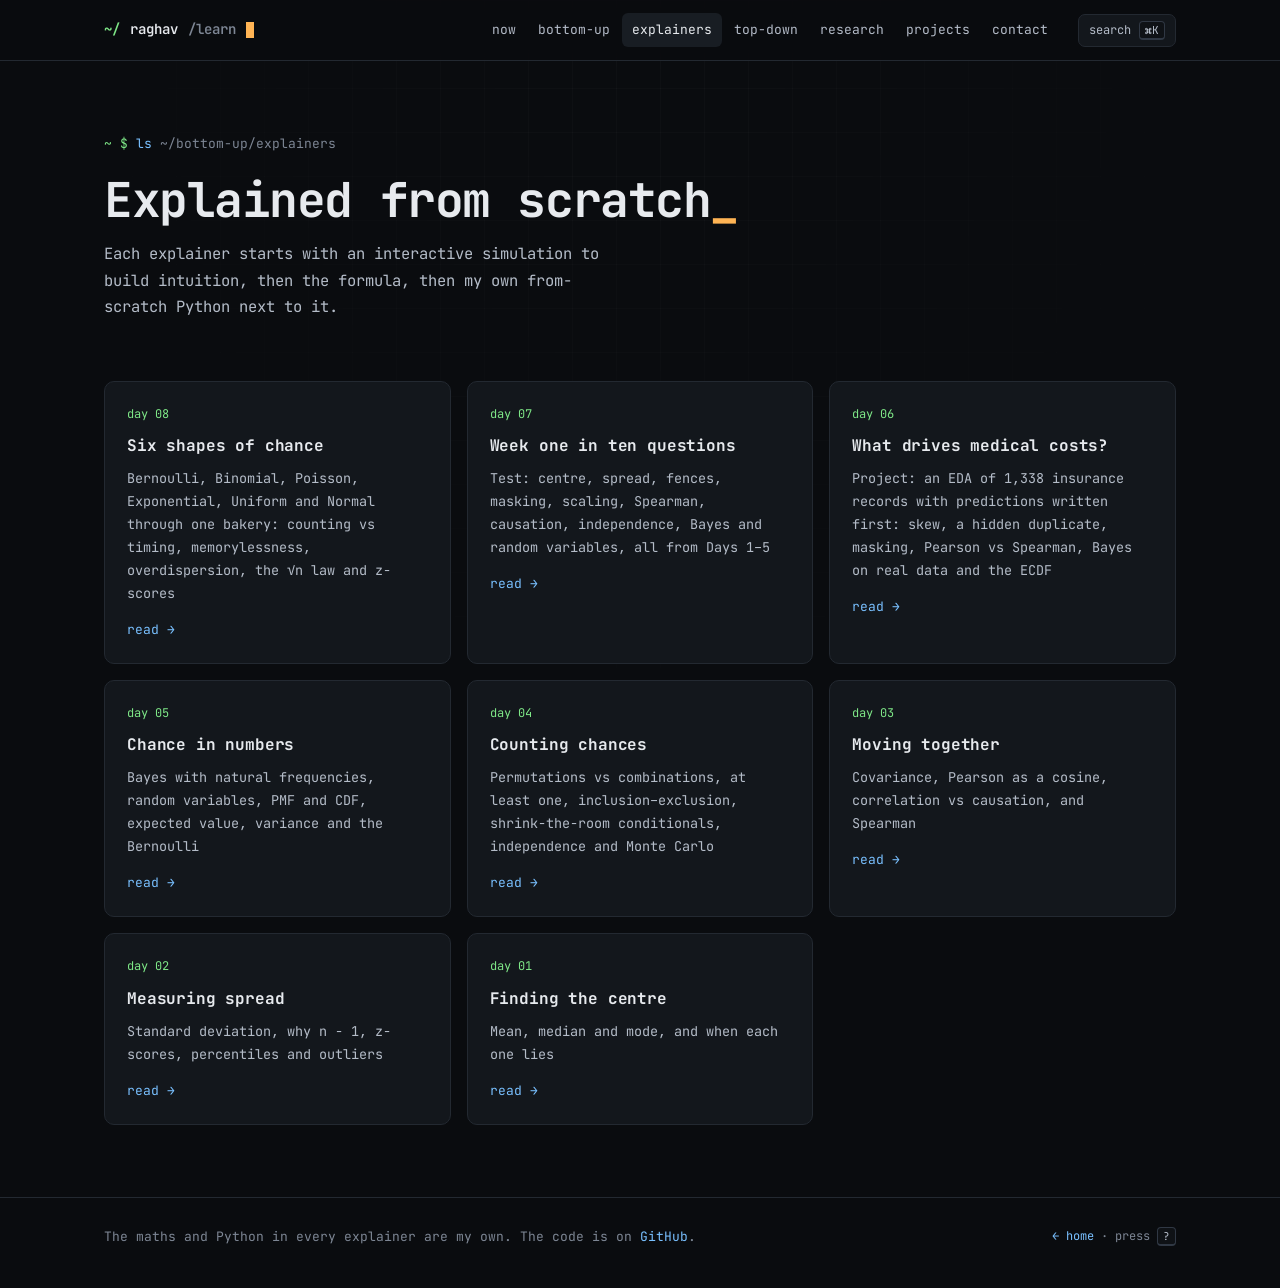
==== commit 0bd37f27: "Revamp portfolio + Day 7 and Day 8 interactive explainers" ====
--- a/learn/index.html
+++ b/learn/index.html
@@ -1,362 +1,60 @@
 <!DOCTYPE html>
-<html lang="en" data-theme="light">
+<html lang="en" data-base="../">
 <head>
   <meta charset="UTF-8" />
   <meta name="viewport" content="width=device-width, initial-scale=1.0" />
-  <title>Interactive ML Explainers — Raghav Bandreddi</title>
-  <meta name="description" content="All interactive visual explanations from Raghav Bandreddi's 147-day first-principles machine learning path." />
+  <title>Explainers · Raghav Bandreddi</title>
+  <meta name="description" content="Interactive visual explanations from Raghav Bandreddi's 147-day first-principles machine learning path." />
+  <meta name="theme-color" content="#0a0c0f" />
+  <link rel="icon" href="data:image/svg+xml,%3Csvg xmlns='http://www.w3.org/2000/svg' viewBox='0 0 32 32'%3E%3Crect width='32' height='32' rx='7' fill='%230a0c0f'/%3E%3Ctext x='6' y='22' font-family='monospace' font-size='16' font-weight='700' fill='%237ee787'%3E%3E%3C/text%3E%3Crect x='18' y='10' width='6' height='13' fill='%23ffb454'/%3E%3C/svg%3E" />
   <link rel="preconnect" href="https://fonts.googleapis.com" />
   <link rel="preconnect" href="https://fonts.gstatic.com" crossorigin />
-  <link href="https://fonts.googleapis.com/css2?family=Fraunces:ital,opsz,wght@0,9..144,500;0,9..144,700;1,9..144,400&amp;family=JetBrains+Mono:wght@400;500;600&amp;family=Plus+Jakarta+Sans:wght@400;500;600;700&amp;display=swap" rel="stylesheet" />
-  <link rel="stylesheet" href="../assets/style.css" />
-  <script>
-    (function () {
-      try {
-        var saved = localStorage.getItem("raghav-theme");
-        var prefersDark = window.matchMedia && window.matchMedia("(prefers-color-scheme: dark)").matches;
-        var theme = saved || (prefersDark ? "dark" : "light");
-        document.documentElement.setAttribute("data-theme", theme);
-      } catch (e) {}
-    })();
-  </script>
+  <link href="https://fonts.googleapis.com/css2?family=JetBrains+Mono:wght@400;500;600;700&amp;display=swap" rel="stylesheet" />
+  <link rel="stylesheet" href="../assets/site.css" />
 </head>
 <body>
-  <a class="skip-link" href="#main-content">Skip to main content</a>
-
-  <header class="site-header">
+  <a class="skip-link" href="#main">Skip to main content</a>
+  <header class="site-header" id="top">
     <div class="container header-inner">
-      <a href="../index.html" class="brand" aria-label="Raghav Bandreddi home">
-        <span class="brand-mark" aria-hidden="true">RB</span>
-        <span class="brand-text">
-          <span class="brand-name">Raghav Bandreddi</span>
-          <span class="brand-sub">147-Day ML Notebook</span>
-        </span>
+      <a href="../index.html" class="brand" aria-label="Raghav Bandreddi, home">
+        <span class="brand-prompt">~/</span>raghav<span style="color:var(--muted)">/learn</span><span class="brand-cursor" aria-hidden="true"></span>
       </a>
-
-      <nav class="site-nav" aria-label="Primary navigation">
-        <a href="../index.html#the-path">The Path</a>
-        <a href="index.html" aria-current="page">Explainers</a>
-        <a href="../index.html#projects">Projects</a>
-        <a href="../index.html#research">Research</a>
-        <a href="../index.html#experience">Experience</a>
-        <a href="../index.html#contact">Contact</a>
+      <nav class="site-nav" aria-label="Primary">
+        <a href="../index.html#now">now</a>
+        <a href="../index.html#bottom-up">bottom-up</a>
+        <a href="index.html" aria-current="page">explainers</a>
+        <a href="../index.html#top-down">top-down</a>
+        <a href="../index.html#research">research</a>
+        <a href="../index.html#projects">projects</a>
+        <a href="../index.html#contact">contact</a>
       </nav>
-
-      <div class="header-actions">
-        <button type="button" id="theme-toggle" class="theme-toggle" aria-label="Toggle dark mode">
-          <span class="theme-icon theme-icon-sun" aria-hidden="true">☀</span>
-          <span class="theme-icon theme-icon-moon" aria-hidden="true">☾</span>
-          <span class="theme-label" id="theme-label">Theme</span>
-        </button>
-      </div>
+      <button type="button" class="cmdk-btn" data-cmdk aria-label="Open command menu"><span>search</span> <kbd>⌘K</kbd></button>
     </div>
   </header>
 
-  <main id="main-content">
-    <section class="section">
+  <main id="main">
+    <section class="hero" style="padding-bottom:24px">
       <div class="container">
-        <div class="section-header-row">
-          <div>
-            <span class="section-kicker">147-Day Interactive Series</span>
-            <h1 class="section-title">Visual Machine Learning Explainers</h1>
-            <p class="section-subtitle">
-              Every explainer starts with an interactive simulation to build visual intuition first, then introduces the formula and my from-scratch Python code.
-            </p>
-          </div>
-          <div id="learn-summary-badge" class="path-live-stats"></div>
-        </div>
-
-        <!-- Phase Filter Bar -->
-        <div id="phase-filter-bar" class="stage-controls" role="group" aria-label="Filter explainers by phase" style="margin-bottom: 1.75rem;">
-          <!-- Populated from window.SITE.phases -->
-        </div>
-
-        <!-- All Explainers List -->
-        <div id="all-explainers-list" class="explainers-grid">
-          <!-- Populated from window.SITE.explainers -->
-        </div>
+        <div class="path-label"><span class="p">~ $</span> <span class="d">ls</span> ~/bottom-up/explainers</div>
+        <h1 style="font-size:clamp(32px,4.6vw,48px)">Explained from scratch<span class="accent" style="color:var(--amber)">_</span></h1>
+        <p class="hero-lead">Each explainer starts with an interactive simulation to build intuition, then the formula, then my own from-scratch Python next to it.</p>
       </div>
     </section>
-
-    <!-- Curriculum Overview Table -->
-    <section class="section section-alt">
+    <section class="section" style="border-top:0;padding-top:8px">
       <div class="container">
-        <span class="section-kicker">Full Roadmap</span>
-        <h2 class="section-title">The 7 Phases of the 147-Day Plan</h2>
-        <p class="section-subtitle">
-          As I complete new interactive pages and add them to <code>assets/data.js</code>, they automatically appear in the cards above and inside each phase below.
-        </p>
-
-        <div class="table-scroll">
-          <table class="data-table">
-            <thead>
-              <tr>
-                <th>Phase</th>
-                <th>Day Range</th>
-                <th>Status</th>
-                <th>Published Explainers</th>
-              </tr>
-            </thead>
-            <tbody id="phases-roadmap-tbody">
-              <!-- Populated from window.SITE -->
-            </tbody>
-          </table>
-        </div>
+        <div class="explainers" id="all-explainers" style="margin-top:0"></div>
       </div>
     </section>
   </main>
 
   <footer class="site-footer">
     <div class="container footer-inner">
-      <p class="footer-honesty">
-        Designed and built with help from AI. The maths and the Python behind each explanation are my own; the code is on GitHub.
-      </p>
-      <div class="footer-links">
-        <a href="../index.html">Home</a>
-        <a href="index.html">Explainers</a>
-        <a href="https://github.com/RaGHaV-186" target="_blank" rel="noopener noreferrer">GitHub</a>
-      </div>
+      <p>The maths and Python in every explainer are my own. The code is on <a href="https://github.com/RaGHaV-186/ml-from-scratch" target="_blank" rel="noopener noreferrer">GitHub</a>.</p>
+      <span class="mono"><a href="../index.html">← home</a> · press <kbd>?</kbd></span>
     </div>
   </footer>
 
   <script src="../assets/data.js"></script>
-  <script>
-    (function () {
-      "use strict";
-
-      // Theme toggle
-      var toggleBtn = document.getElementById("theme-toggle");
-      var themeLabel = document.getElementById("theme-label");
-
-      function updateThemeButton(theme) {
-        if (themeLabel) themeLabel.textContent = theme === "dark" ? "Dark" : "Light";
-      }
-
-      updateThemeButton(document.documentElement.getAttribute("data-theme") || "light");
-
-      if (toggleBtn) {
-        toggleBtn.addEventListener("click", function () {
-          var now = document.documentElement.getAttribute("data-theme") === "dark" ? "light" : "dark";
-          document.documentElement.setAttribute("data-theme", now);
-          try {
-            localStorage.setItem("raghav-theme", now);
-          } catch (e) {}
-          updateThemeButton(now);
-        });
-      }
-
-      var site = window.SITE;
-      if (!site) return;
-
-      // Relative path fixer so links in data.js like "learn/day01-..." work from inside /learn/
-      function resolveFromLearnDir(href) {
-        if (!href) return "#";
-        if (href.indexOf("http://") === 0 || href.indexOf("https://") === 0) return href;
-        if (href.indexOf("learn/") === 0) {
-          return href.slice("learn/".length);
-        }
-        if (href.indexOf("./learn/") === 0) {
-          return href.slice("./learn/".length);
-        }
-        return "../" + href;
-      }
-
-      function escapeHtml(str) {
-        return String(str)
-          .replace(/&/g, "&amp;")
-          .replace(/</g, "&lt;")
-          .replace(/>/g, "&gt;")
-          .replace(/"/g, "&quot;");
-      }
-
-      function getPhaseForDay(day) {
-        return (
-          (site.phases || []).find(function (p) {
-            return day >= p.from && day <= p.to;
-          }) || { name: "ML Path", from: 1, to: 147 }
-        );
-      }
-
-      var summaryBadge = document.getElementById("learn-summary-badge");
-      if (summaryBadge) {
-        var currentPhase = getPhaseForDay(site.currentDay);
-        summaryBadge.innerHTML =
-          '<div class="stat-pill">' +
-          '<span class="stat-pill-label">Current Day</span>' +
-          '<strong class="stat-pill-value">Day ' +
-          escapeHtml(site.currentDay) +
-          " of " +
-          escapeHtml(site.totalDays) +
-          " (" +
-          escapeHtml(currentPhase.name) +
-          ")</strong>" +
-          "</div>" +
-          '<div class="stat-pill">' +
-          '<span class="stat-pill-label">Published</span>' +
-          '<strong class="stat-pill-value">' +
-          escapeHtml((site.explainers || []).length) +
-          " interactive " +
-          ((site.explainers || []).length === 1 ? "page" : "pages") +
-          "</strong>" +
-          "</div>";
-      }
-
-      var activeFilter = "ALL";
-      var filterBar = document.getElementById("phase-filter-bar");
-      var listContainer = document.getElementById("all-explainers-list");
-
-      function renderExplainers() {
-        if (!listContainer) return;
-        var items = (site.explainers || []).slice().sort(function (a, b) {
-          return a.day - b.day;
-        });
-
-        var filtered = items.filter(function (item) {
-          if (activeFilter === "ALL") return true;
-          var p = getPhaseForDay(item.day);
-          return p.name === activeFilter;
-        });
-
-        if (filtered.length === 0) {
-          listContainer.innerHTML =
-            '<div class="interactive-stage" style="grid-column: 1 / -1; text-align: center;">' +
-            "<p>No explainers published in the <strong>" +
-            escapeHtml(activeFilter) +
-            "</strong> phase yet — currently on Day " +
-            escapeHtml(site.currentDay) +
-            " of " +
-            escapeHtml(site.totalDays) +
-            ".</p>" +
-            "</div>";
-          return;
-        }
-
-        listContainer.innerHTML = filtered
-          .map(function (item) {
-            var phase = getPhaseForDay(item.day);
-            var resolvedHref = resolveFromLearnDir(item.href);
-            return (
-              '<article class="explainer-card">' +
-              '<div class="explainer-card-top">' +
-              '<span class="explainer-day-pill">Day ' +
-              escapeHtml(item.day) +
-              " · " +
-              escapeHtml(phase.name) +
-              "</span>" +
-              '<span class="explainer-interactive-badge">Interactive Lesson</span>' +
-              "</div>" +
-              '<h2 class="explainer-card-title"><a href="' +
-              escapeHtml(resolvedHref) +
-              '">' +
-              escapeHtml(item.title) +
-              "</a></h2>" +
-              '<p class="explainer-card-desc">' +
-              escapeHtml(item.about) +
-              "</p>" +
-              '<div class="explainer-card-footer">' +
-              '<a class="explainer-read-link" href="' +
-              escapeHtml(resolvedHref) +
-              '">Open Day ' +
-              escapeHtml(item.day) +
-              ' explainer <span aria-hidden="true">→</span></a>' +
-              "</div>" +
-              "</article>"
-            );
-          })
-          .join("");
-      }
-
-      if (filterBar && site.phases) {
-        var allBtn = document.createElement("button");
-        allBtn.type = "button";
-        allBtn.className = "predict-btn selected";
-        allBtn.textContent = "All Phases (" + (site.explainers || []).length + ")";
-        allBtn.addEventListener("click", function () {
-          activeFilter = "ALL";
-          Array.prototype.forEach.call(filterBar.querySelectorAll("button"), function (b) {
-            b.classList.remove("selected");
-          });
-          allBtn.classList.add("selected");
-          renderExplainers();
-        });
-        filterBar.appendChild(allBtn);
-
-        site.phases.forEach(function (phase) {
-          var count = (site.explainers || []).filter(function (e) {
-            return e.day >= phase.from && e.day <= phase.to;
-          }).length;
-          var btn = document.createElement("button");
-          btn.type = "button";
-          btn.className = "predict-btn";
-          btn.textContent = phase.name + " (" + count + ")";
-          btn.addEventListener("click", function () {
-            activeFilter = phase.name;
-            Array.prototype.forEach.call(filterBar.querySelectorAll("button"), function (b) {
-              b.classList.remove("selected");
-            });
-            btn.classList.add("selected");
-            renderExplainers();
-          });
-          filterBar.appendChild(btn);
-        });
-      }
-
-      renderExplainers();
-
-      // Render curriculum overview table
-      var tbody = document.getElementById("phases-roadmap-tbody");
-      if (tbody && site.phases) {
-        tbody.innerHTML = site.phases
-          .map(function (phase) {
-            var phaseExplainers = (site.explainers || []).filter(function (e) {
-              return e.day >= phase.from && e.day <= phase.to;
-            });
-            var status =
-              site.currentDay > phase.to
-                ? "Completed"
-                : site.currentDay >= phase.from
-                ? "In Progress (Day " + site.currentDay + ")"
-                : "Upcoming";
-
-            var linksHtml =
-              phaseExplainers.length > 0
-                ? phaseExplainers
-                    .map(function (e) {
-                      return (
-                        '<a href="' +
-                        escapeHtml(resolveFromLearnDir(e.href)) +
-                        '">Day ' +
-                        escapeHtml(e.day) +
-                        ": " +
-                        escapeHtml(e.title) +
-                        "</a>"
-                      );
-                    })
-                    .join(", ")
-                : '<span style="color: var(--text-muted);">Upcoming</span>';
-
-            return (
-              "<tr>" +
-              "<td><strong>" +
-              escapeHtml(phase.name) +
-              "</strong></td>" +
-              "<td>Days " +
-              escapeHtml(phase.from) +
-              "–" +
-              escapeHtml(phase.to) +
-              "</td>" +
-              "<td>" +
-              escapeHtml(status) +
-              "</td>" +
-              "<td>" +
-              linksHtml +
-              "</td>" +
-              "</tr>"
-            );
-          })
-          .join("");
-      }
-    })();
-  </script>
+  <script src="../assets/site.js"></script>
 </body>
 </html>
--- a/assets/site.css
+++ b/assets/site.css
@@ -0,0 +1,332 @@
+/* =====================================================================
+   site.css — dark, terminal-flavoured design for the home page and
+   the explainer index. (Explainer pages keep using style.css.)
+   ===================================================================== */
+:root {
+  --bg: #0a0c0f;
+  --bg-2: #0f1216;
+  --surface: #13171c;
+  --surface-2: #181d23;
+  --border: #232931;
+  --border-strong: #303844;
+  --text: #e7eaee;
+  --text-2: #b4bcc8;
+  --muted: #7d8694;
+  --amber: #ffb454;
+  --green: #7ee787;
+  --cyan: #79c0ff;
+  --violet: #c4a7ff;
+  --red: #ff8b80;
+  --amber-soft: rgba(255, 180, 84, 0.12);
+  --green-soft: rgba(126, 231, 135, 0.12);
+  --cyan-soft: rgba(121, 192, 255, 0.12);
+  --violet-soft: rgba(196, 167, 255, 0.12);
+  --mono: "JetBrains Mono", ui-monospace, SFMono-Regular, Menlo, monospace;
+  --sans: "JetBrains Mono", ui-monospace, SFMono-Regular, Menlo, monospace;
+  --radius: 10px;
+  --max: 1120px;
+}
+
+* { box-sizing: border-box; }
+html { scroll-behavior: smooth; scroll-padding-top: 72px; }
+@media (prefers-reduced-motion: reduce) {
+  html { scroll-behavior: auto; }
+  *, *::before, *::after { animation: none !important; transition: none !important; }
+}
+body {
+  margin: 0;
+  background: var(--bg);
+  color: var(--text);
+  font-family: var(--sans);
+  font-size: 14.5px;
+  line-height: 1.7;
+  -webkit-font-smoothing: antialiased;
+}
+body::before {
+  content: "";
+  position: fixed; inset: 0;
+  background-image:
+    linear-gradient(rgba(255,255,255,0.025) 1px, transparent 1px),
+    linear-gradient(90deg, rgba(255,255,255,0.025) 1px, transparent 1px);
+  background-size: 44px 44px;
+  mask-image: radial-gradient(ellipse at 50% 0%, #000 0%, transparent 70%);
+  pointer-events: none;
+  z-index: -1;
+}
+a { color: var(--cyan); text-decoration: none; }
+a:hover { text-decoration: underline; text-underline-offset: 3px; }
+:focus-visible { outline: 2px solid var(--amber); outline-offset: 3px; border-radius: 4px; }
+::selection { background: var(--amber); color: #000; }
+
+.container { max-width: var(--max); margin: 0 auto; padding: 0 24px; }
+.mono { font-family: var(--mono); }
+.skip-link { position: absolute; left: -999px; top: 8px; background: var(--amber); color: #000; padding: 8px 12px; border-radius: 6px; z-index: 100; }
+.skip-link:focus { left: 8px; }
+
+/* placeholder marker */
+.ph {
+  background: rgba(255, 139, 128, 0.12);
+  color: var(--red);
+  border: 1px dashed rgba(255, 139, 128, 0.5);
+  border-radius: 4px;
+  padding: 0 5px;
+  font-family: var(--mono);
+  font-size: 0.85em;
+}
+
+/* ---------- header ---------- */
+.site-header {
+  position: sticky; top: 0; z-index: 50;
+  background: rgba(10, 12, 15, 0.82);
+  backdrop-filter: blur(10px);
+  border-bottom: 1px solid var(--border);
+}
+.header-inner { display: flex; align-items: center; gap: 20px; height: 60px; }
+.brand { display: flex; align-items: center; gap: 10px; color: var(--text); font-family: var(--mono); font-weight: 600; font-size: 14px; }
+.brand:hover { text-decoration: none; }
+.brand-prompt { color: var(--green); }
+.brand-cursor { display: inline-block; width: 8px; height: 16px; background: var(--amber); vertical-align: -3px; animation: blink 1.1s steps(1) infinite; }
+@keyframes blink { 50% { opacity: 0; } }
+.site-nav { display: flex; gap: 2px; margin-left: auto; }
+.site-nav a {
+  font-family: var(--mono); font-size: 13px; color: var(--text-2);
+  padding: 6px 10px; border-radius: 6px;
+}
+.site-nav a:hover, .site-nav a[aria-current] { color: var(--text); background: var(--surface-2); text-decoration: none; }
+.site-nav a .k { color: var(--muted); margin-right: 4px; }
+.cmdk-btn {
+  display: inline-flex; align-items: center; gap: 8px;
+  font-family: var(--mono); font-size: 12px; color: var(--text-2);
+  background: var(--surface); border: 1px solid var(--border); border-radius: 7px;
+  padding: 6px 10px; cursor: pointer;
+}
+.cmdk-btn:hover { border-color: var(--border-strong); color: var(--text); }
+kbd {
+  font-family: var(--mono); font-size: 11px;
+  background: var(--bg-2); border: 1px solid var(--border-strong); border-bottom-width: 2px;
+  border-radius: 4px; padding: 1px 5px; color: var(--text-2);
+}
+@media (max-width: 900px) { .site-nav { display: none; } .cmdk-btn { margin-left: auto; } }
+
+/* ---------- hero ---------- */
+.hero { padding: 72px 0 56px; }
+.hero-grid { display: grid; grid-template-columns: 1.05fr 1fr; gap: 48px; align-items: center; }
+@media (max-width: 900px) { .hero-grid { grid-template-columns: 1fr; gap: 32px; } .hero { padding-top: 40px; } }
+.status {
+  display: inline-flex; align-items: center; gap: 8px;
+  font-family: var(--mono); font-size: 12px; color: var(--green);
+  background: var(--green-soft); border: 1px solid rgba(126,231,135,0.25);
+  padding: 5px 10px; border-radius: 999px;
+}
+.status-dot { width: 7px; height: 7px; border-radius: 50%; background: var(--green); box-shadow: 0 0 0 0 rgba(126,231,135,0.6); animation: pulse 2s infinite; }
+@keyframes pulse { 0% { box-shadow: 0 0 0 0 rgba(126,231,135,0.5); } 70% { box-shadow: 0 0 0 8px rgba(126,231,135,0); } 100% { box-shadow: 0 0 0 0 rgba(126,231,135,0); } }
+.hero h1 {
+  font-family: var(--mono); font-weight: 700;
+  font-size: clamp(36px, 5.4vw, 60px); line-height: 1.05; letter-spacing: -0.03em;
+  margin: 20px 0 16px;
+}
+.hero h1 .accent { color: var(--amber); }
+.hero-lead { color: var(--text-2); font-size: 15.5px; max-width: 34em; margin: 0 0 28px; }
+.hero-lead strong { color: var(--text); font-weight: 600; }
+.btn-row { display: flex; flex-wrap: wrap; gap: 10px; }
+.btn {
+  display: inline-flex; align-items: center; gap: 8px;
+  font-family: var(--mono); font-size: 13px; font-weight: 500;
+  padding: 9px 14px; border-radius: 8px; border: 1px solid var(--border-strong);
+  color: var(--text); background: var(--surface);
+  transition: border-color .15s, transform .15s, background .15s;
+}
+.btn:hover { text-decoration: none; border-color: var(--muted); transform: translateY(-1px); }
+.btn-primary { background: var(--amber); color: #111; border-color: var(--amber); font-weight: 600; }
+.btn-primary:hover { background: #ffc477; border-color: #ffc477; }
+
+/* terminal window */
+.term {
+  background: var(--bg-2); border: 1px solid var(--border-strong); border-radius: 12px;
+  box-shadow: 0 30px 80px -30px rgba(0,0,0,0.8), 0 0 0 1px rgba(255,255,255,0.02) inset;
+  overflow: hidden; font-family: var(--mono); font-size: 13px;
+}
+.term-bar { display: flex; align-items: center; gap: 7px; padding: 10px 14px; border-bottom: 1px solid var(--border); background: var(--surface); }
+.term-bar i { width: 11px; height: 11px; border-radius: 50%; background: #3a414c; display: block; }
+.term-bar i:nth-child(1) { background: #ff5f57; } .term-bar i:nth-child(2) { background: #febc2e; } .term-bar i:nth-child(3) { background: #28c840; }
+.term-title { margin-left: 8px; color: var(--muted); font-size: 12px; }
+.term-body { padding: 18px 18px 20px; min-height: 300px; line-height: 1.75; }
+.term-body .p { color: var(--green); }
+.term-body .c { color: var(--text); }
+.term-body .o { color: var(--text-2); }
+.term-body .key { color: var(--cyan); }
+.term-body .val { color: var(--text); }
+.term-body .amb { color: var(--amber); }
+.term-body .dim { color: var(--muted); }
+.term-line { white-space: pre-wrap; }
+
+/* ---------- sections ---------- */
+.section { padding: 72px 0; border-top: 1px solid var(--border); }
+.section-head { display: flex; justify-content: space-between; align-items: flex-end; gap: 24px; margin-bottom: 32px; flex-wrap: wrap; }
+.path-label { font-family: var(--mono); font-size: 13px; color: var(--muted); margin-bottom: 8px; }
+.path-label .p { color: var(--green); }
+.path-label .d { color: var(--cyan); }
+.section h2 { font-family: var(--mono); font-size: clamp(24px, 3vw, 32px); letter-spacing: -0.02em; line-height: 1.2; margin: 0 0 10px; font-weight: 700; }
+.section-sub { color: var(--text-2); margin: 0; max-width: 42em; }
+.tag {
+  display: inline-flex; align-items: center; gap: 6px;
+  font-family: var(--mono); font-size: 11px; font-weight: 500; text-transform: uppercase; letter-spacing: 0.06em;
+  padding: 3px 8px; border-radius: 5px; border: 1px solid var(--border-strong); color: var(--text-2);
+}
+.tag-amber { color: var(--amber); background: var(--amber-soft); border-color: rgba(255,180,84,0.3); }
+.tag-green { color: var(--green); background: var(--green-soft); border-color: rgba(126,231,135,0.3); }
+.tag-cyan { color: var(--cyan); background: var(--cyan-soft); border-color: rgba(121,192,255,0.3); }
+.tag-violet { color: var(--violet); background: var(--violet-soft); border-color: rgba(196,167,255,0.3); }
+
+.card {
+  background: var(--surface); border: 1px solid var(--border); border-radius: var(--radius);
+  padding: 22px; transition: border-color .15s, transform .15s;
+}
+a.card { display: block; color: inherit; }
+a.card:hover, .card.hoverable:hover { border-color: var(--border-strong); transform: translateY(-2px); text-decoration: none; }
+.card h3 { font-family: var(--mono); font-size: 16px; margin: 0 0 8px; letter-spacing: -0.01em; }
+.card p { color: var(--text-2); margin: 0; font-size: 13.5px; }
+
+/* ---------- now / tracks ---------- */
+.tracks { display: grid; grid-template-columns: repeat(3, 1fr); gap: 16px; }
+@media (max-width: 900px) { .tracks { grid-template-columns: 1fr; } }
+.track { position: relative; overflow: hidden; display: flex; flex-direction: column; gap: 12px; }
+.track::before { content: ""; position: absolute; left: 0; top: 0; bottom: 0; width: 3px; background: var(--c, var(--amber)); }
+.track .track-top { display: flex; justify-content: space-between; align-items: center; }
+.track .num { font-family: var(--mono); font-size: 12px; color: var(--muted); }
+.track h3 { font-size: 18px; margin: 0; }
+.track .now-line { font-family: var(--mono); font-size: 13px; color: var(--text); background: var(--bg-2); border: 1px solid var(--border); border-radius: 6px; padding: 8px 10px; }
+.track .now-line .dim { color: var(--muted); }
+.track .go { margin-top: auto; font-family: var(--mono); font-size: 13px; }
+.bar { height: 6px; background: var(--bg-2); border: 1px solid var(--border); border-radius: 999px; overflow: hidden; }
+.bar > span { display: block; height: 100%; background: var(--c, var(--amber)); border-radius: 999px; }
+
+/* ---------- bottom-up path heatmap ---------- */
+.path-wrap { display: grid; grid-template-columns: 1fr 300px; gap: 20px; align-items: start; }
+@media (max-width: 900px) { .path-wrap { grid-template-columns: 1fr; } }
+.phase-row { display: grid; grid-template-columns: 150px 1fr; gap: 14px; align-items: center; padding: 8px 0; border-bottom: 1px dashed var(--border); }
+.phase-row:last-child { border-bottom: 0; }
+@media (max-width: 600px) { .phase-row { grid-template-columns: 1fr; gap: 6px; } }
+.phase-name { font-family: var(--mono); font-size: 13px; color: var(--text-2); }
+.phase-name.current { color: var(--amber); }
+.phase-name small { display: block; color: var(--muted); font-size: 11px; }
+.cells { display: flex; flex-wrap: wrap; gap: 4px; }
+.cell {
+  width: 18px; height: 18px; border-radius: 4px; background: var(--surface-2); border: 1px solid var(--border);
+  font-family: var(--mono); font-size: 0; display: inline-flex; align-items: center; justify-content: center;
+  cursor: default; padding: 0; color: inherit;
+}
+.cell.done { background: rgba(126,231,135,0.35); border-color: rgba(126,231,135,0.5); }
+.cell.today { background: var(--amber); border-color: var(--amber); box-shadow: 0 0 0 3px var(--amber-soft); }
+.cell.exp { background: var(--green); border-color: var(--green); cursor: pointer; }
+.cell.exp::after { content: "★"; font-size: 10px; color: #0a0c0f; }
+.cell:hover, .cell:focus-visible { transform: scale(1.25); }
+.legend { display: flex; flex-wrap: wrap; gap: 16px; font-family: var(--mono); font-size: 12px; color: var(--muted); margin-top: 16px; }
+.legend span { display: inline-flex; align-items: center; gap: 6px; }
+.legend .cell { width: 12px; height: 12px; }
+.legend .cell.exp::after { font-size: 7px; }
+.inspector { font-family: var(--mono); font-size: 13px; }
+.inspector .day { color: var(--amber); font-size: 12px; }
+.inspector .t { color: var(--text); font-size: 15px; margin: 6px 0; }
+.inspector .a { color: var(--text-2); }
+.stat-grid { display: grid; grid-template-columns: 1fr 1fr; gap: 10px; margin-top: 14px; }
+.stat { background: var(--bg-2); border: 1px solid var(--border); border-radius: 8px; padding: 10px; }
+.stat b { display: block; font-family: var(--mono); font-size: 20px; color: var(--text); }
+.stat span { font-family: var(--mono); font-size: 11px; color: var(--muted); text-transform: uppercase; letter-spacing: .05em; }
+
+.explainers { display: grid; grid-template-columns: repeat(3, 1fr); gap: 16px; margin-top: 28px; }
+@media (max-width: 900px) { .explainers { grid-template-columns: 1fr; } }
+.explainer .meta { font-family: var(--mono); font-size: 12px; color: var(--green); margin-bottom: 8px; }
+.explainer .go { display: block; margin-top: 14px; font-family: var(--mono); font-size: 13px; color: var(--cyan); }
+.sub-head { display: flex; justify-content: space-between; align-items: center; margin-top: 40px; }
+.sub-head h3 { font-family: var(--mono); font-size: 15px; color: var(--text-2); margin: 0; font-weight: 500; }
+
+/* ---------- top-down builds ---------- */
+.builds { display: grid; grid-template-columns: repeat(2, 1fr); gap: 16px; }
+@media (max-width: 900px) { .builds { grid-template-columns: 1fr; } }
+.build { display: flex; flex-direction: column; gap: 12px; }
+.build.flagship { border-color: rgba(255,180,84,0.35); background: linear-gradient(180deg, rgba(255,180,84,0.05), transparent 60%), var(--surface); }
+.build-top { display: flex; gap: 8px; align-items: center; flex-wrap: wrap; }
+.build h3 { font-size: 18px; margin: 0; }
+.chips { display: flex; flex-wrap: wrap; gap: 6px; }
+.chip { font-family: var(--mono); font-size: 12px; color: var(--text-2); background: var(--bg-2); border: 1px solid var(--border); border-radius: 5px; padding: 2px 8px; }
+.decisions { margin: 0; padding: 0; list-style: none; font-size: 13px; color: var(--text-2); }
+.decisions li { padding-left: 18px; position: relative; margin: 4px 0; }
+.decisions li::before { content: "→"; position: absolute; left: 0; color: var(--amber); font-family: var(--mono); }
+.decisions-label { font-family: var(--mono); font-size: 11px; color: var(--muted); text-transform: uppercase; letter-spacing: .06em; }
+.links { display: flex; flex-wrap: wrap; gap: 12px; font-family: var(--mono); font-size: 13px; margin-top: auto; }
+.method { display: grid; grid-template-columns: repeat(4, 1fr); gap: 12px; margin-bottom: 24px; }
+@media (max-width: 900px) { .method { grid-template-columns: 1fr 1fr; } }
+.method .step { background: var(--bg-2); border: 1px solid var(--border); border-radius: 8px; padding: 14px; }
+.method .step b { font-family: var(--mono); font-size: 12px; color: var(--amber); display: block; margin-bottom: 4px; }
+.method .step span { font-size: 13px; color: var(--text-2); }
+
+/* ---------- research ---------- */
+.research-grid { display: grid; grid-template-columns: 1.1fr 1fr; gap: 20px; }
+@media (max-width: 900px) { .research-grid { grid-template-columns: 1fr; } }
+.rq { font-size: 15px; color: var(--text); line-height: 1.65; }
+.kv { display: grid; grid-template-columns: 110px 1fr; gap: 8px 16px; margin-top: 18px; font-size: 14px; }
+.kv dt { font-family: var(--mono); font-size: 12px; color: var(--muted); text-transform: uppercase; letter-spacing: .05em; padding-top: 2px; }
+.kv dd { margin: 0; color: var(--text-2); }
+.diagram svg { width: 100%; height: auto; display: block; }
+.log { list-style: none; margin: 16px 0 0; padding: 0; font-family: var(--mono); font-size: 13px; }
+.log li { display: grid; grid-template-columns: 96px 1fr; gap: 12px; padding: 6px 0; border-top: 1px dashed var(--border); color: var(--text-2); }
+.log time { color: var(--muted); }
+
+/* ---------- projects ---------- */
+.projects { display: grid; grid-template-columns: repeat(3, 1fr); gap: 16px; }
+@media (max-width: 900px) { .projects { grid-template-columns: 1fr; } }
+.project { display: flex; flex-direction: column; gap: 12px; }
+
+/* ---------- experience ---------- */
+.two-col { display: grid; grid-template-columns: 1.2fr 1fr; gap: 40px; }
+@media (max-width: 900px) { .two-col { grid-template-columns: 1fr; } }
+.timeline { list-style: none; margin: 0; padding: 0; border-left: 1px solid var(--border-strong); }
+.timeline li { position: relative; padding: 0 0 26px 22px; }
+.timeline li::before { content: ""; position: absolute; left: -5px; top: 7px; width: 9px; height: 9px; border-radius: 50%; background: var(--bg); border: 2px solid var(--muted); }
+.timeline li.now::before { border-color: var(--green); background: var(--green); }
+.timeline .when { font-family: var(--mono); font-size: 12px; color: var(--muted); }
+.timeline h3 { font-family: var(--mono); font-size: 15px; margin: 2px 0; }
+.timeline .org { color: var(--text-2); font-size: 14px; margin: 0; }
+.timeline .desc { color: var(--text-2); font-size: 14px; margin: 6px 0 0; }
+.skill-block { margin-bottom: 20px; }
+.skill-block h3 { font-family: var(--mono); font-size: 12px; color: var(--muted); text-transform: uppercase; letter-spacing: .06em; margin: 0 0 8px; font-weight: 500; }
+
+/* ---------- contact ---------- */
+.contact { text-align: left; }
+.contact .big { font-family: var(--mono); font-size: clamp(22px, 3vw, 30px); color: var(--text); margin: 0 0 16px; }
+.contact .big a { color: var(--amber); }
+
+/* ---------- footer ---------- */
+.site-footer { border-top: 1px solid var(--border); padding: 28px 0 40px; color: var(--muted); font-size: 13px; }
+.footer-inner { display: flex; justify-content: space-between; gap: 20px; flex-wrap: wrap; }
+.footer-inner p { margin: 0; max-width: 46em; }
+.footer-inner .mono { font-size: 12px; }
+
+/* ---------- command palette ---------- */
+.cmdk-backdrop { position: fixed; inset: 0; background: rgba(0,0,0,0.6); backdrop-filter: blur(3px); z-index: 200; display: none; align-items: flex-start; justify-content: center; padding-top: 14vh; }
+.cmdk-backdrop.open { display: flex; }
+.cmdk { width: min(600px, 92vw); background: var(--surface); border: 1px solid var(--border-strong); border-radius: 12px; overflow: hidden; box-shadow: 0 40px 100px -20px rgba(0,0,0,0.9); }
+.cmdk input { width: 100%; background: transparent; border: 0; border-bottom: 1px solid var(--border); color: var(--text); font-family: var(--mono); font-size: 15px; padding: 16px 18px; outline: none; }
+.cmdk input::placeholder { color: var(--muted); }
+.cmdk ul { list-style: none; margin: 0; padding: 6px; max-height: 50vh; overflow-y: auto; }
+.cmdk li { display: flex; justify-content: space-between; align-items: center; gap: 12px; padding: 10px 12px; border-radius: 7px; cursor: pointer; font-size: 14px; color: var(--text-2); }
+.cmdk li .grp { font-family: var(--mono); font-size: 11px; color: var(--muted); }
+.cmdk li[aria-selected="true"] { background: var(--surface-2); color: var(--text); }
+.cmdk li[aria-selected="true"] .grp { color: var(--amber); }
+.cmdk .foot { display: flex; gap: 14px; padding: 10px 14px; border-top: 1px solid var(--border); font-family: var(--mono); font-size: 11px; color: var(--muted); }
+.cmdk .empty { padding: 18px; color: var(--muted); font-family: var(--mono); font-size: 13px; }
+
+.help { position: fixed; right: 20px; bottom: 20px; z-index: 150; background: var(--surface); border: 1px solid var(--border-strong); border-radius: 10px; padding: 14px 16px; font-family: var(--mono); font-size: 12px; color: var(--text-2); display: none; min-width: 240px; box-shadow: 0 20px 60px -20px #000; }
+.help.open { display: block; }
+.help h4 { margin: 0 0 8px; color: var(--text); font-size: 12px; }
+.help div { display: flex; justify-content: space-between; gap: 16px; padding: 3px 0; }
+
+/* reveal on scroll */
+.reveal { opacity: 0; transform: translateY(12px); transition: opacity .5s ease, transform .5s ease; }
+.reveal.in { opacity: 1; transform: none; }
+.cell.today.exp { background: var(--amber); border-color: var(--amber); }
+@media (max-width: 600px) { .term { font-size: 12px; } .term-body { min-height: 0; } }
+
+/* terminal feel: prompt marker on body paragraphs in sections */
+.section-sub::before { content: "# "; color: var(--muted); }
